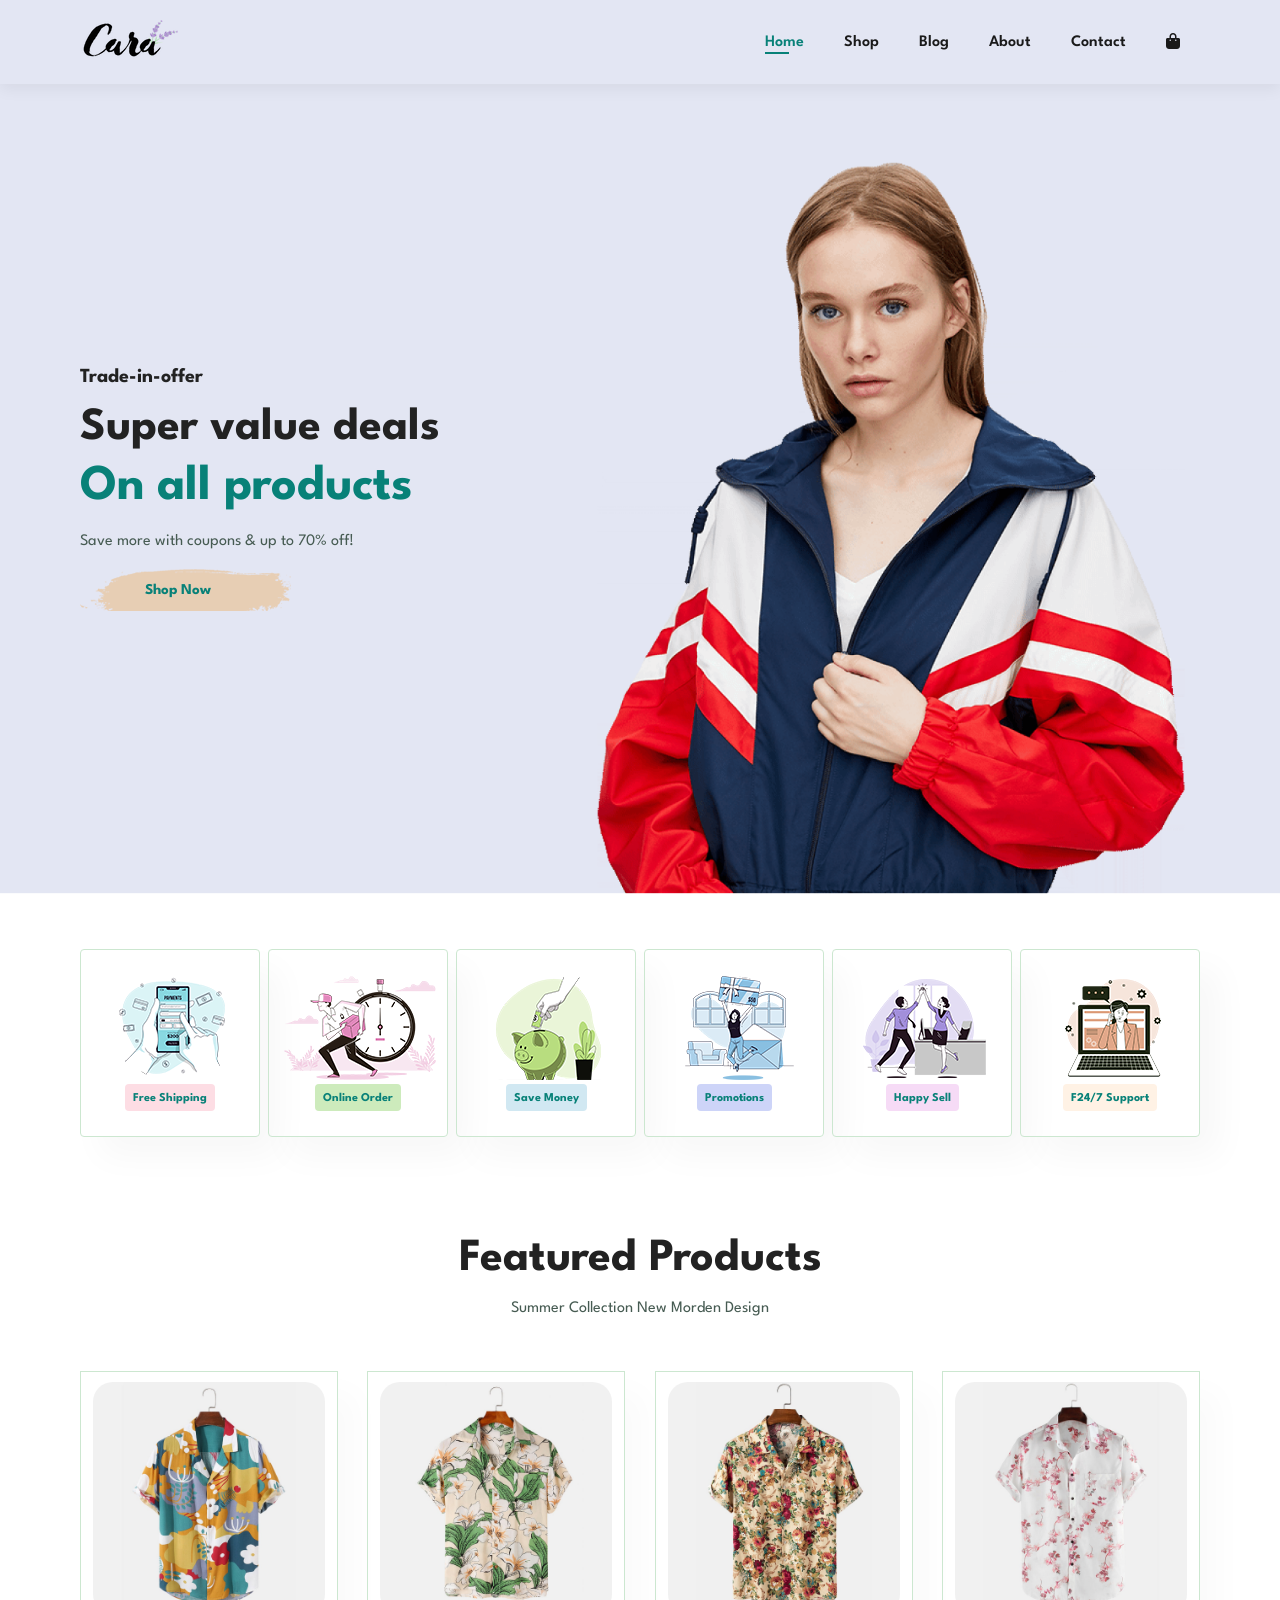
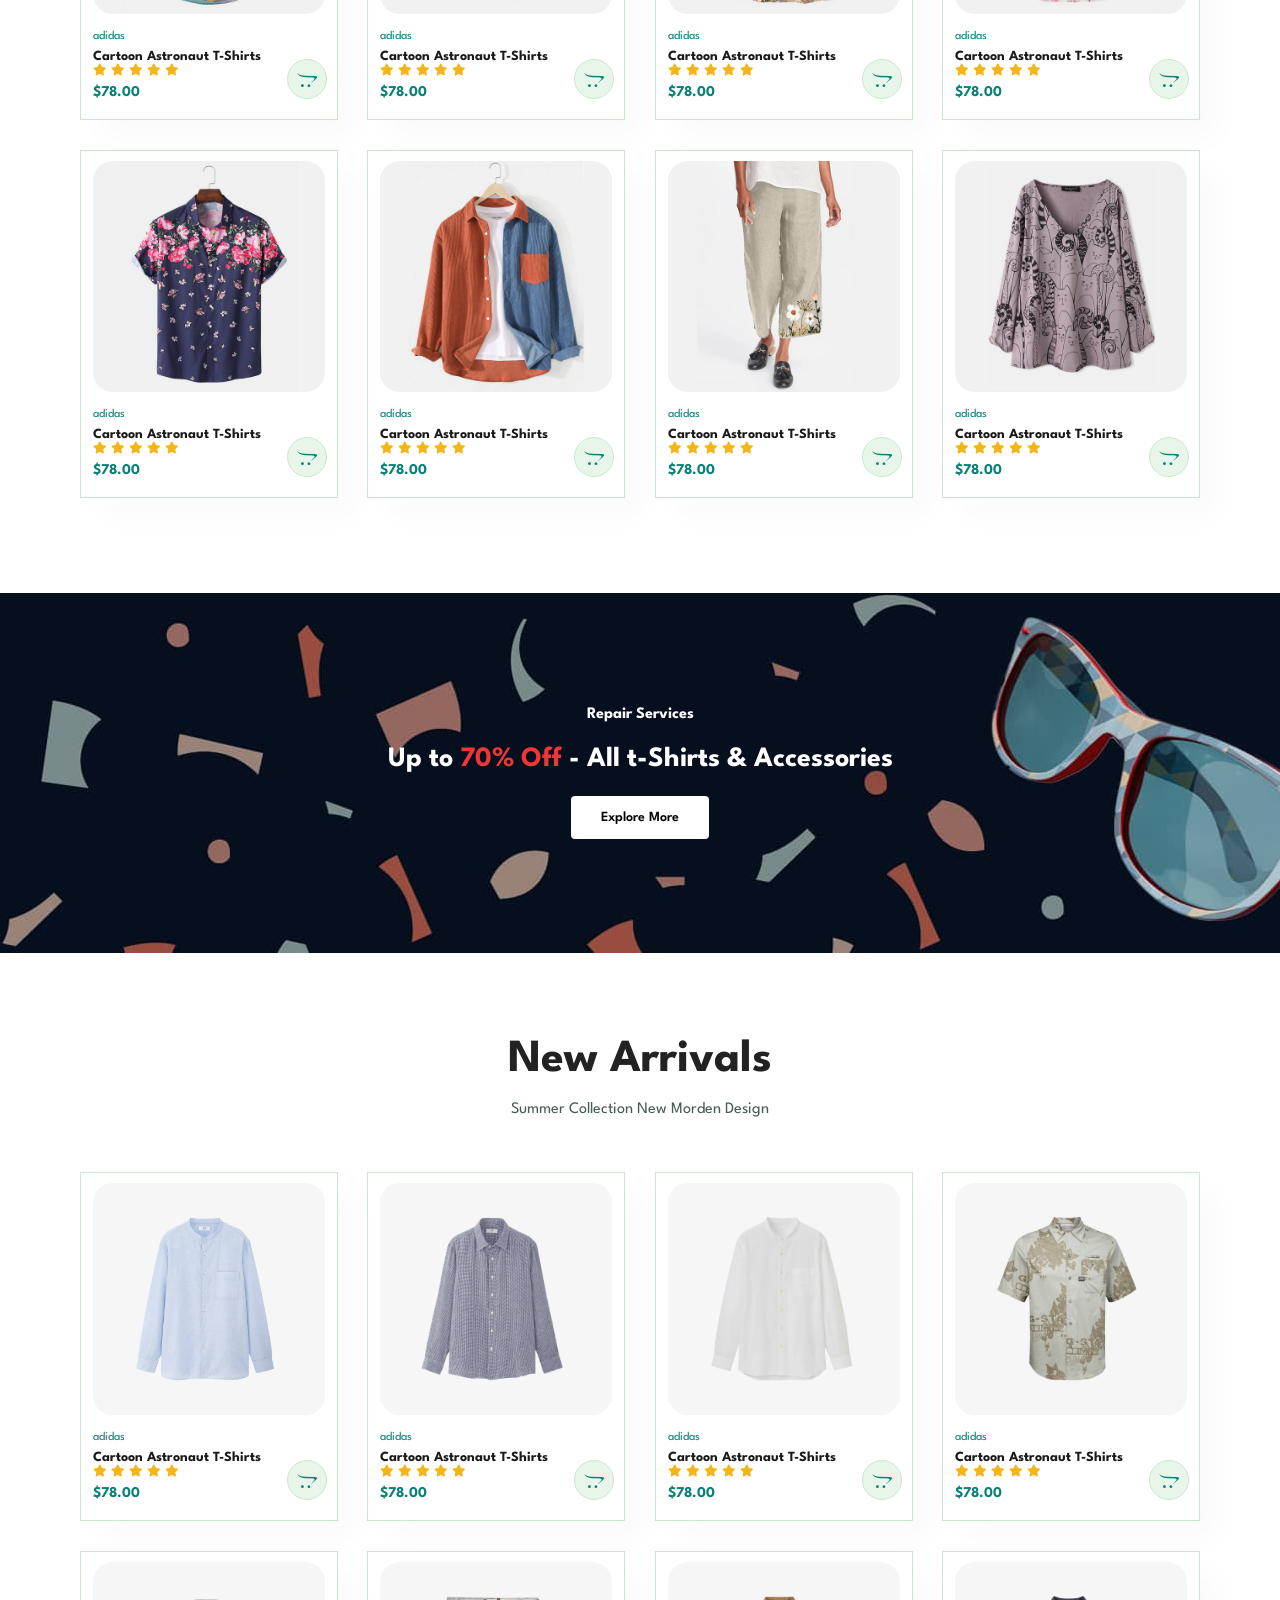
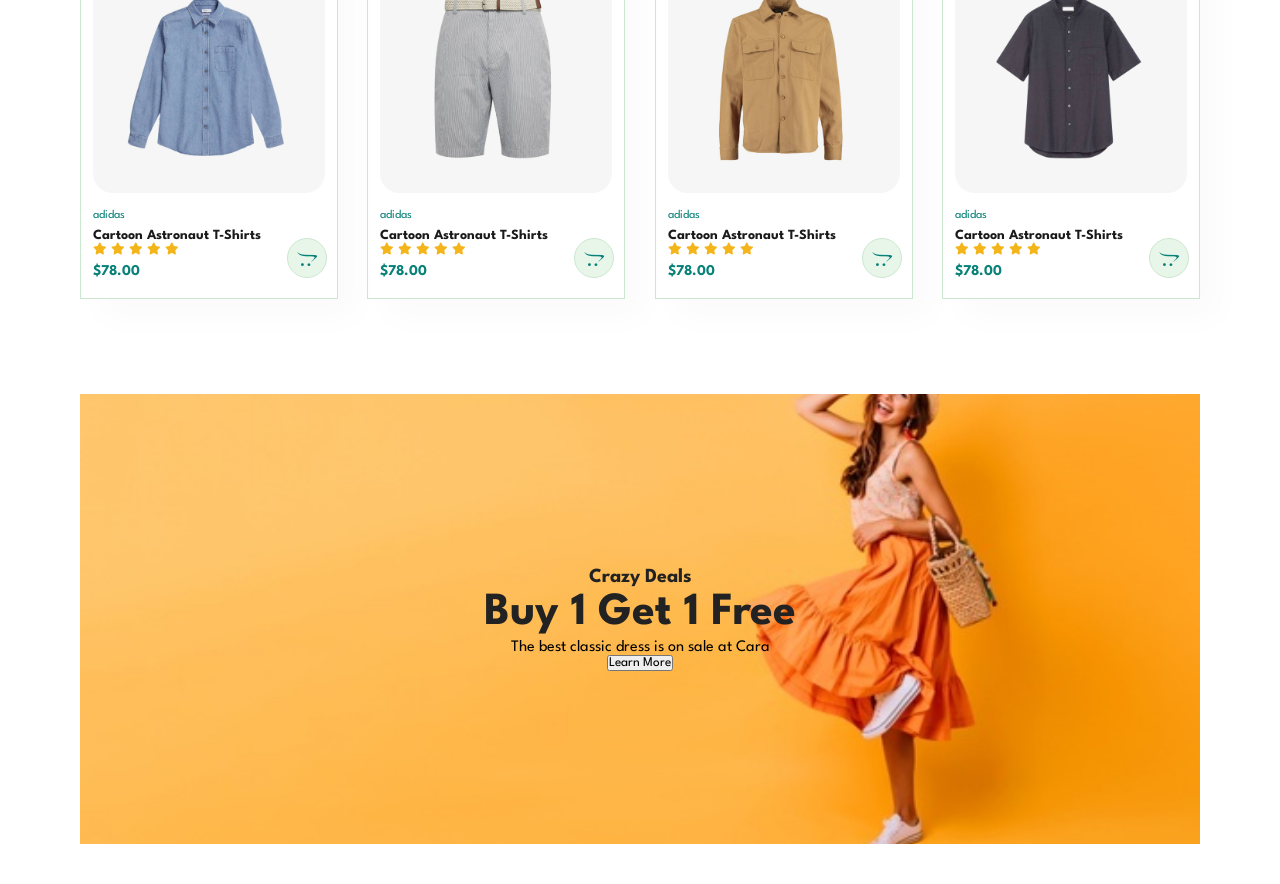
==== index.html @ 892b3a1b "Initial commit" ====
<!DOCTYPE html>
<html lang="en">
<head>
    <meta charset="UTF-8">
    <meta name="viewport" content="width=device-width, initial-scale=1.0">
    <title>Ecomerce website made by Ali</title>
    <link rel="stylesheet" href="styles.css">
    <link rel="stylesheet" href="https://cdnjs.cloudflare.com/ajax/libs/font-awesome/6.5.1/css/all.min.css">
<body>
    <section id="header">
        <a href="#"><img src="img/logo.png" class="logo" alt=""></a>

        <div>
            <ul id="navbar">
                <li><a class="active" href="index.html">Home</a></li>
                <li><a href="shop.html">Shop</a></li>
                <li><a href="blog.html">Blog</a></li>
                <li><a href="about.html">About</a></li>
                <li><a href="contact.html">Contact</a></li>
                <li><a href="cart.html"><i class="fa-solid fa-bag-shopping"></i></a></li>
            </ul>
        </div>
    </section>

    <section id="hero">
        <h4>Trade-in-offer</h4>
        <h2>Super value deals</h2>
        <h1>On all products</h1>
        <p >Save more with coupons & up to 70% off!</p>
        <button>Shop Now</button>
    </section>

    <section id="feature" class="section-p1">
        <div class="fe-box">
            <img src="img/features/f1.png" alt="">
            <h6>Free Shipping</h6>
        </div>
        <div class="fe-box">
            <img src="img/features/f2.png" alt="">
            <h6>Online Order</h6>
        </div>
        <div class="fe-box">
            <img src="img/features/f3.png" alt="">
            <h6>Save Money</h6>
        </div>
        <div class="fe-box">
            <img src="img/features/f4.png" alt="">
            <h6>Promotions</h6>
        </div>
        <div class="fe-box">
            <img src="img/features/f5.png" alt="">
            <h6>Happy Sell</h6>
        </div>
        <div class="fe-box">
            <img src="img/features/f6.png" alt="">
            <h6>F24/7 Support</h6>
        </div>
    </section>

    <section id="product1" class="section-p1">
        <h2>Featured Products</h2>
        <p>Summer Collection New Morden Design</p>
        <div class="pro-container">
            <div class="pro">
                <img src="img/products/f1.jpg" alt="">
                <div class="des">
                    <span>adidas</span>
                    <h5>Cartoon Astronaut T-Shirts</h5>
                    <div class="star">
                        <i class="fas fa-star"></i>
                        <i class="fas fa-star"></i>
                        <i class="fas fa-star"></i>
                        <i class="fas fa-star"></i>
                        <i class="fas fa-star"></i>
                    </div>
                    <h4>$78.00</h4>
                </div>
                <a href="#"><i class="fa-brands fa-opencart cart"></i></i></a>
            </div>
            <div class="pro">
                <img src="img/products/f2.jpg" alt="">
                <div class="des">
                    <span>adidas</span>
                    <h5>Cartoon Astronaut T-Shirts</h5>
                    <div class="star">
                        <i class="fas fa-star"></i>
                        <i class="fas fa-star"></i>
                        <i class="fas fa-star"></i>
                        <i class="fas fa-star"></i>
                        <i class="fas fa-star"></i>
                    </div>
                    <h4>$78.00</h4>
                </div>
                <a href="#"><i class="fa-brands fa-opencart cart"></i></i></a>
            </div>
            <div class="pro">
                <img src="img/products/f3.jpg" alt="">
                <div class="des">
                    <span>adidas</span>
                    <h5>Cartoon Astronaut T-Shirts</h5>
                    <div class="star">
                        <i class="fas fa-star"></i>
                        <i class="fas fa-star"></i>
                        <i class="fas fa-star"></i>
                        <i class="fas fa-star"></i>
                        <i class="fas fa-star"></i>
                    </div>
                    <h4>$78.00</h4>
                </div>
                <a href="#"><i class="fa-brands fa-opencart cart"></i></i></a>
            </div>
            <div class="pro">
                <img src="img/products/f4.jpg" alt="">
                <div class="des">
                    <span>adidas</span>
                    <h5>Cartoon Astronaut T-Shirts</h5>
                    <div class="star">
                        <i class="fas fa-star"></i>
                        <i class="fas fa-star"></i>
                        <i class="fas fa-star"></i>
                        <i class="fas fa-star"></i>
                        <i class="fas fa-star"></i>
                    </div>
                    <h4>$78.00</h4>
                </div>
                <a href="#"><i class="fa-brands fa-opencart cart"></i></i></a>
            </div>
            <div class="pro">
                <img src="img/products/f5.jpg" alt="">
                <div class="des">
                    <span>adidas</span>
                    <h5>Cartoon Astronaut T-Shirts</h5>
                    <div class="star">
                        <i class="fas fa-star"></i>
                        <i class="fas fa-star"></i>
                        <i class="fas fa-star"></i>
                        <i class="fas fa-star"></i>
                        <i class="fas fa-star"></i>
                    </div>
                    <h4>$78.00</h4>
                </div>
                <a href="#"><i class="fa-brands fa-opencart cart"></i></i></a>
            </div>
            <div class="pro">
                <img src="img/products/f6.jpg" alt="">
                <div class="des">
                    <span>adidas</span>
                    <h5>Cartoon Astronaut T-Shirts</h5>
                    <div class="star">
                        <i class="fas fa-star"></i>
                        <i class="fas fa-star"></i>
                        <i class="fas fa-star"></i>
                        <i class="fas fa-star"></i>
                        <i class="fas fa-star"></i>
                    </div>
                    <h4>$78.00</h4>
                </div>
                <a href="#"><i class="fa-brands fa-opencart cart"></i></i></a>
            </div>
            <div class="pro">
                <img src="img/products/f7.jpg" alt="">
                <div class="des">
                    <span>adidas</span>
                    <h5>Cartoon Astronaut T-Shirts</h5>
                    <div class="star">
                        <i class="fas fa-star"></i>
                        <i class="fas fa-star"></i>
                        <i class="fas fa-star"></i>
                        <i class="fas fa-star"></i>
                        <i class="fas fa-star"></i>
                    </div>
                    <h4>$78.00</h4>
                </div>
                <a href="#"><i class="fa-brands fa-opencart cart"></i></i></a>
            </div>
            <div class="pro">
                <img src="img/products/f8.jpg" alt="">
                <div class="des">
                    <span>adidas</span>
                    <h5>Cartoon Astronaut T-Shirts</h5>
                    <div class="star">
                        <i class="fas fa-star"></i>
                        <i class="fas fa-star"></i>
                        <i class="fas fa-star"></i>
                        <i class="fas fa-star"></i>
                        <i class="fas fa-star"></i>
                    </div>
                    <h4>$78.00</h4>
                </div>
                <a href="#"><i class="fa-brands fa-opencart cart"></i></i></a>
            </div>
        </div>
    </section>

    <section id="banner" class="section-m1">
        <h4>Repair Services</h4>
        <h2>Up to <span>70% Off</span> - All t-Shirts & Accessories</h2>
        <button class="normal">Explore More</button>
    </section>

      <section id="product1" class="section-p1">
        <h2>New Arrivals</h2>
        <p>Summer Collection New Morden Design</p>
        <div class="pro-container">
            <div class="pro">
                <img src="img/products/n1.jpg" alt="">
                <div class="des">
                    <span>adidas</span>
                    <h5>Cartoon Astronaut T-Shirts</h5>
                    <div class="star">
                        <i class="fas fa-star"></i>
                        <i class="fas fa-star"></i>
                        <i class="fas fa-star"></i>
                        <i class="fas fa-star"></i>
                        <i class="fas fa-star"></i>
                    </div>
                    <h4>$78.00</h4>
                </div>
                <a href="#"><i class="fa-brands fa-opencart cart"></i></i></a>
            </div>
            <div class="pro">
                <img src="img/products/n2.jpg" alt="">
                <div class="des">
                    <span>adidas</span>
                    <h5>Cartoon Astronaut T-Shirts</h5>
                    <div class="star">
                        <i class="fas fa-star"></i>
                        <i class="fas fa-star"></i>
                        <i class="fas fa-star"></i>
                        <i class="fas fa-star"></i>
                        <i class="fas fa-star"></i>
                    </div>
                    <h4>$78.00</h4>
                </div>
                <a href="#"><i class="fa-brands fa-opencart cart"></i></i></a>
            </div>
            <div class="pro">
                <img src="img/products/n3.jpg" alt="">
                <div class="des">
                    <span>adidas</span>
                    <h5>Cartoon Astronaut T-Shirts</h5>
                    <div class="star">
                        <i class="fas fa-star"></i>
                        <i class="fas fa-star"></i>
                        <i class="fas fa-star"></i>
                        <i class="fas fa-star"></i>
                        <i class="fas fa-star"></i>
                    </div>
                    <h4>$78.00</h4>
                </div>
                <a href="#"><i class="fa-brands fa-opencart cart"></i></i></a>
            </div>
            <div class="pro">
                <img src="img/products/n4.jpg" alt="">
                <div class="des">
                    <span>adidas</span>
                    <h5>Cartoon Astronaut T-Shirts</h5>
                    <div class="star">
                        <i class="fas fa-star"></i>
                        <i class="fas fa-star"></i>
                        <i class="fas fa-star"></i>
                        <i class="fas fa-star"></i>
                        <i class="fas fa-star"></i>
                    </div>
                    <h4>$78.00</h4>
                </div>
                <a href="#"><i class="fa-brands fa-opencart cart"></i></i></a>
            </div>
            <div class="pro">
                <img src="img/products/n5.jpg" alt="">
                <div class="des">
                    <span>adidas</span>
                    <h5>Cartoon Astronaut T-Shirts</h5>
                    <div class="star">
                        <i class="fas fa-star"></i>
                        <i class="fas fa-star"></i>
                        <i class="fas fa-star"></i>
                        <i class="fas fa-star"></i>
                        <i class="fas fa-star"></i>
                    </div>
                    <h4>$78.00</h4>
                </div>
                <a href="#"><i class="fa-brands fa-opencart cart"></i></i></a>
            </div>
            <div class="pro">
                <img src="img/products/n6.jpg" alt="">
                <div class="des">
                    <span>adidas</span>
                    <h5>Cartoon Astronaut T-Shirts</h5>
                    <div class="star">
                        <i class="fas fa-star"></i>
                        <i class="fas fa-star"></i>
                        <i class="fas fa-star"></i>
                        <i class="fas fa-star"></i>
                        <i class="fas fa-star"></i>
                    </div>
                    <h4>$78.00</h4>
                </div>
                <a href="#"><i class="fa-brands fa-opencart cart"></i></i></a>
            </div>
            <div class="pro">
                <img src="img/products/n7.jpg" alt="">
                <div class="des">
                    <span>adidas</span>
                    <h5>Cartoon Astronaut T-Shirts</h5>
                    <div class="star">
                        <i class="fas fa-star"></i>
                        <i class="fas fa-star"></i>
                        <i class="fas fa-star"></i>
                        <i class="fas fa-star"></i>
                        <i class="fas fa-star"></i>
                    </div>
                    <h4>$78.00</h4>
                </div>
                <a href="#"><i class="fa-brands fa-opencart cart"></i></i></a>
            </div>
            <div class="pro">
                <img src="img/products/n8.jpg" alt="">
                <div class="des">
                    <span>adidas</span>
                    <h5>Cartoon Astronaut T-Shirts</h5>
                    <div class="star">
                        <i class="fas fa-star"></i>
                        <i class="fas fa-star"></i>
                        <i class="fas fa-star"></i>
                        <i class="fas fa-star"></i>
                        <i class="fas fa-star"></i>
                    </div>
                    <h4>$78.00</h4>
                </div>
                <a href="#"><i class="fa-brands fa-opencart cart"></i></i></a>
            </div>
        </div>
    </section>

    <section id="sm-banner" class="section-p1">
        <div class="banner-box">
            <h4>Crazy Deals</h4>
            <h2>Buy 1 Get 1 Free</h2>
            <span>The best classic dress is on sale at Cara</span>
            <button class="white">Learn More</button>
        </div>
    </section>

    <section>
        
    </section>

    <script src="script.js"></script>
</body>
</html>
---- styles.css ----
@import url('https://fonts.googleapis.com/css?family=Spartan:wght@100;200;300;400;500;600;700;800;900&display=swap');

*{
    margin: 0;
    padding: 0;
    box-sizing: border-box;
    font-family: 'Spartan', sans-serif;
}

h1{
    font-size: 50px;
    line-height: 64px;
    color: #222;
}

h2{
    font-size: 46px;
    line-height: 54px;
    color: #222;
}

h4{
    font-size: 20px;
    /* line-height: 30px; */
    color: #222;
}

h6{
    font-weight: 700;
    font-size: 12px;
}

P {
    font-size: 16px;
    color: #465b52;
    margin: 15px 0 20px 0;
}

.section-p1{
    padding: 40px 80px;
}

.section-m1{
    margin: 40px 0;
}

button.normal{
    font-size: 14px;
    font-weight: 600;
    padding: 15px 30px ;
    color: #000;
    background-color: #fff;
    border-radius: 4px;
    cursor: pointer;
    border: none;
    outline: none;
    transition: 0.2s ;
}
body{
    /* background-color: #f1f1f1; */
    width: 100%;
}



/* HEADER START */
#header{
    display: flex;
    justify-content: space-between;
    align-items: center;
    padding: 20px 80px;
    background-color: #E3E6F3;
    box-shadow: 0 5px 15px rgba(0,0,0,0.06);
    z-index: 999;
    position: sticky;
    top: 0;
    left: 0;
}

#navbar{
    display: flex;
    align-items: center;
    justify-content: center;
}

#navbar li{
    list-style: none;
    padding: 0 20px;
    /* margin: 0 10px; */

    position: relative;
}   

#navbar li a{
    text-decoration: none;
    color: #1a1a1a;
    font-size: 16px;
    font-weight: 600;
    transition: color 0.3s ease;
}

#navbar li a:hover,
#navbar li a.active
{
    color: #088178;
}

#navbar li a.active::after,
#navbar li a:hover::after{
    content: "";
    width: 30%;
    height: 2px;
    background-color: #088178;
    position: absolute;
    bottom: -4px;
    left: 20px;
}



/* Home page */
#hero{
    background-image: url(img/hero4.png);
    height: 90vh;
    width: 100%;
    background-size: cover;
    background-position: top 25% right;
    padding: 0 80px;
    display: flex;
    flex-direction: column;
    align-items: flex-start ;
    justify-content: center;
}

#hero h4{
    /* color: #088178;
    font-size: 18px;
    margin-bottom: 20px; */
    padding-bottom: 15px;
}

#hero h1{
    color:#088178 ;
}

#hero button{
    background-image: url("img/button.png");
    background-color: transparent;
    color: #088178;
    border: 0;
    padding: 14px 80px 14px 65px;
    background-repeat: no-repeat;
    cursor: pointer;
    font-weight: 700;
    font-size: 15px;
}

#feature{
    display: flex;
    align-items: center;
    justify-content: space-between;
    flex-wrap: wrap;
}

#feature .fe-box{
    width: 180px;
    text-align: center;
    padding: 25px 15px;
    box-shadow: 20px 20px 34px rgba(0,0,0,0.03);
    border: 1px solid #cce7d0;
    border-radius: 4px;
    margin: 15px 0;
}

#feature .fe-box:hover{
    box-shadow: 10px 10px 54px rgba(70,62,221,0.1);
}

#feature .fe-box h6{
    /* background-color: ; */
    display: inline-block;
    padding: 9px 8px 6px 8px;
    line-height: 1;
    border-radius: 4px;
    color: #088178;
    background-color: #fddde4;
}

#feature .fe-box:nth-child(2) h6{
    background-color: #cdebbc;
}
#feature .fe-box:nth-child(3) h6{
    background-color: #d1e8f2;
}
#feature .fe-box:nth-child(4) h6{
    background-color: #cdd4f8;
}
#feature .fe-box:nth-child(5) h6{
    background-color: #f6dbf6;
}
#feature .fe-box:nth-child(6) h6{
    background-color: #fff2e5;
}


#product1{
    text-align: center;
}

#product1 .pro-container{
    display: flex;
    /* align-items: center; */
    justify-content: space-between;
    flex-wrap: wrap;
    padding-top: 20px;
}

#product1 .pro{
    width: 23%;
    min-width: 250px;
    padding: 10px 12px;
    border: 1px solid #cce7d0;
    cursor: pointer;
    box-shadow: 20px 20px 30px rgba(0,0,0,0.02);
    margin: 15px 0;
    transition: 0.3s ease-in-out;
        position: relative;
}

#product1 .pro:hover{
    box-shadow: 10px 10px 20px rgba(0,0,0,0.2);
}

#product1 .pro img{
    width: 100%;
    border-radius: 20px;
}

#product1 .pro .des{
    text-align: start;
    padding: 10px 0;
}

#product1 .pro .des span{
    color: #088178;
    font-size: 12px;
}

#product1 .pro .des h5{
    font-size: 14px;
    color: #1a1a1a;
    /* margin: 5px 0; */
    padding-top: 7px;
}
#product1 .pro .des i{
    font-size: 12px;
    color: rgb(243, 181, 25);
}
#product1 .pro .des h4{
    padding-top: 7px;
    font-size: 15px;
    font-weight: 700;
    color: #088178;
}
#product1 .pro .cart{
    width: 40px;
    height: 40px;
    line-height: 40px;
    border-radius: 50px;
    background-color: #e8f6ea;
    font-weight: 500;
    color: #088178;
    border: 1px solid #cce7d0;
    position: absolute;
    bottom: 20px;
    right: 10px;
}

#banner{
    display: flex;
    flex-direction: column;
    align-items: center;
    justify-content: center;
    text-align: center;
    /* padding: 50px 0; */
    background-image: url("img/banner/b2.jpg");
    width: 100%;
    height: 40vh;
    background-size: cover;
    background-position: center;
}
#banner h4{
    color: #fff;
    font-size: 16px;
}

#banner h2{
    color: #fff;
    font-size: 28px;
    padding: 10px 0;
}
#banner h2 span{
    color: #ef3636;
}

#banner button:hover{
    background-color: #088178;
    color: #fff;
}

#sm-banner .banner-box{
   display: flex;
    flex-direction: column;
    align-items: center;
    justify-content: center;
    text-align: center;
    /* padding: 50px 0; */
    background-image: url("img/banner/b17.jpg");
    min-width: 580px;
    height: 50vh;
    background-size: cover;
    background-position: center;
}
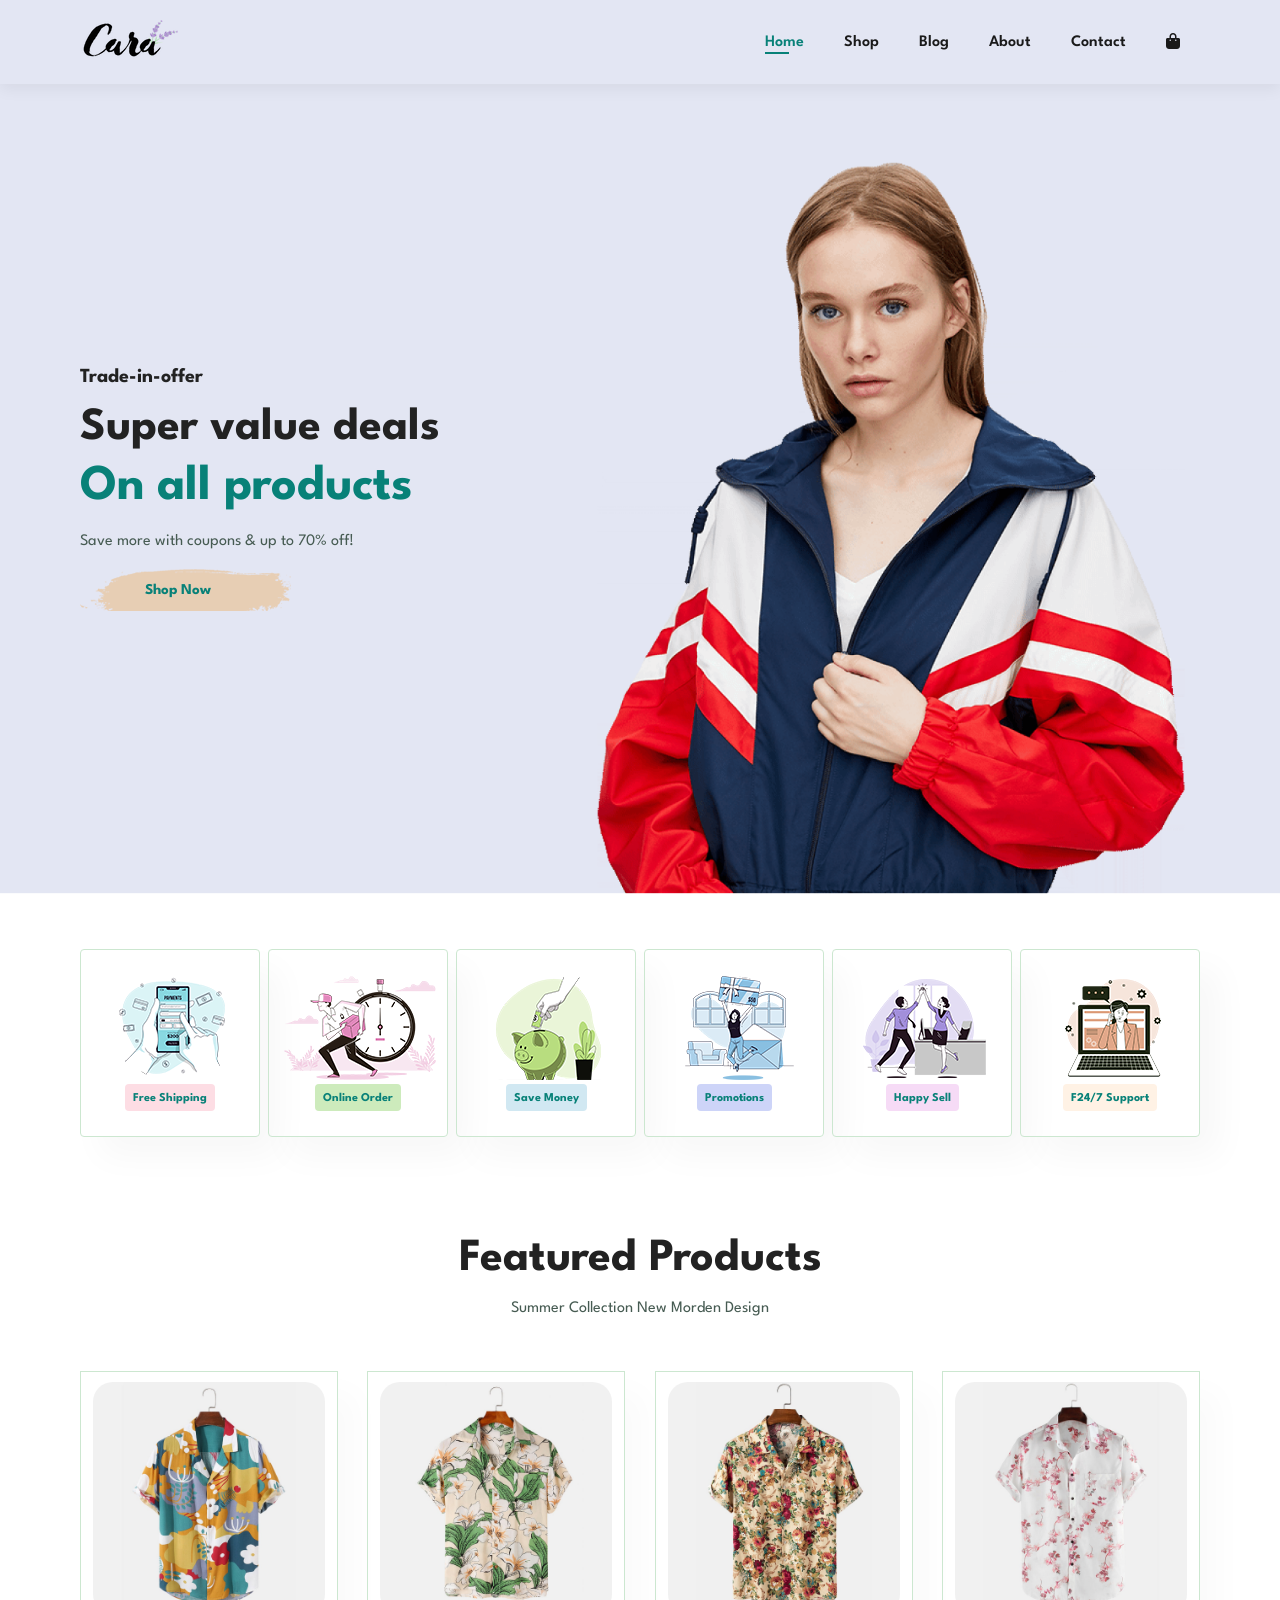
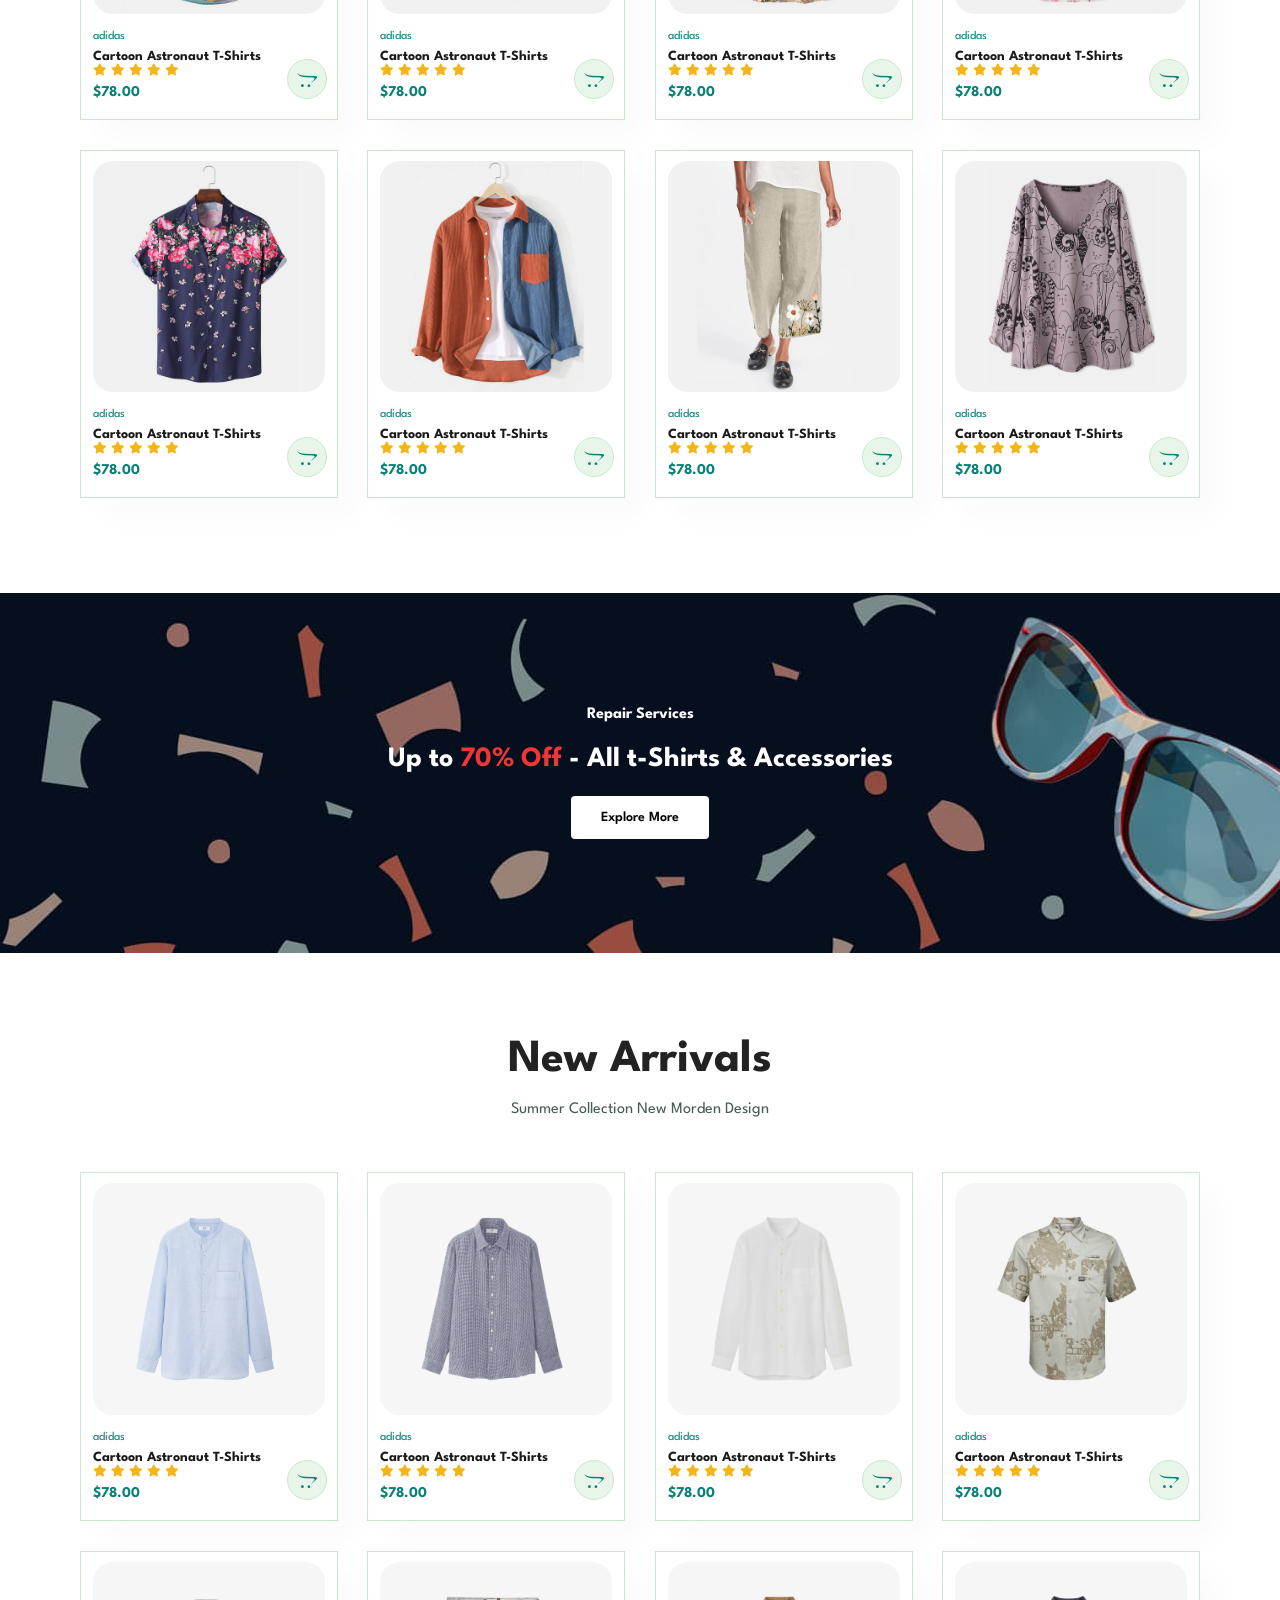
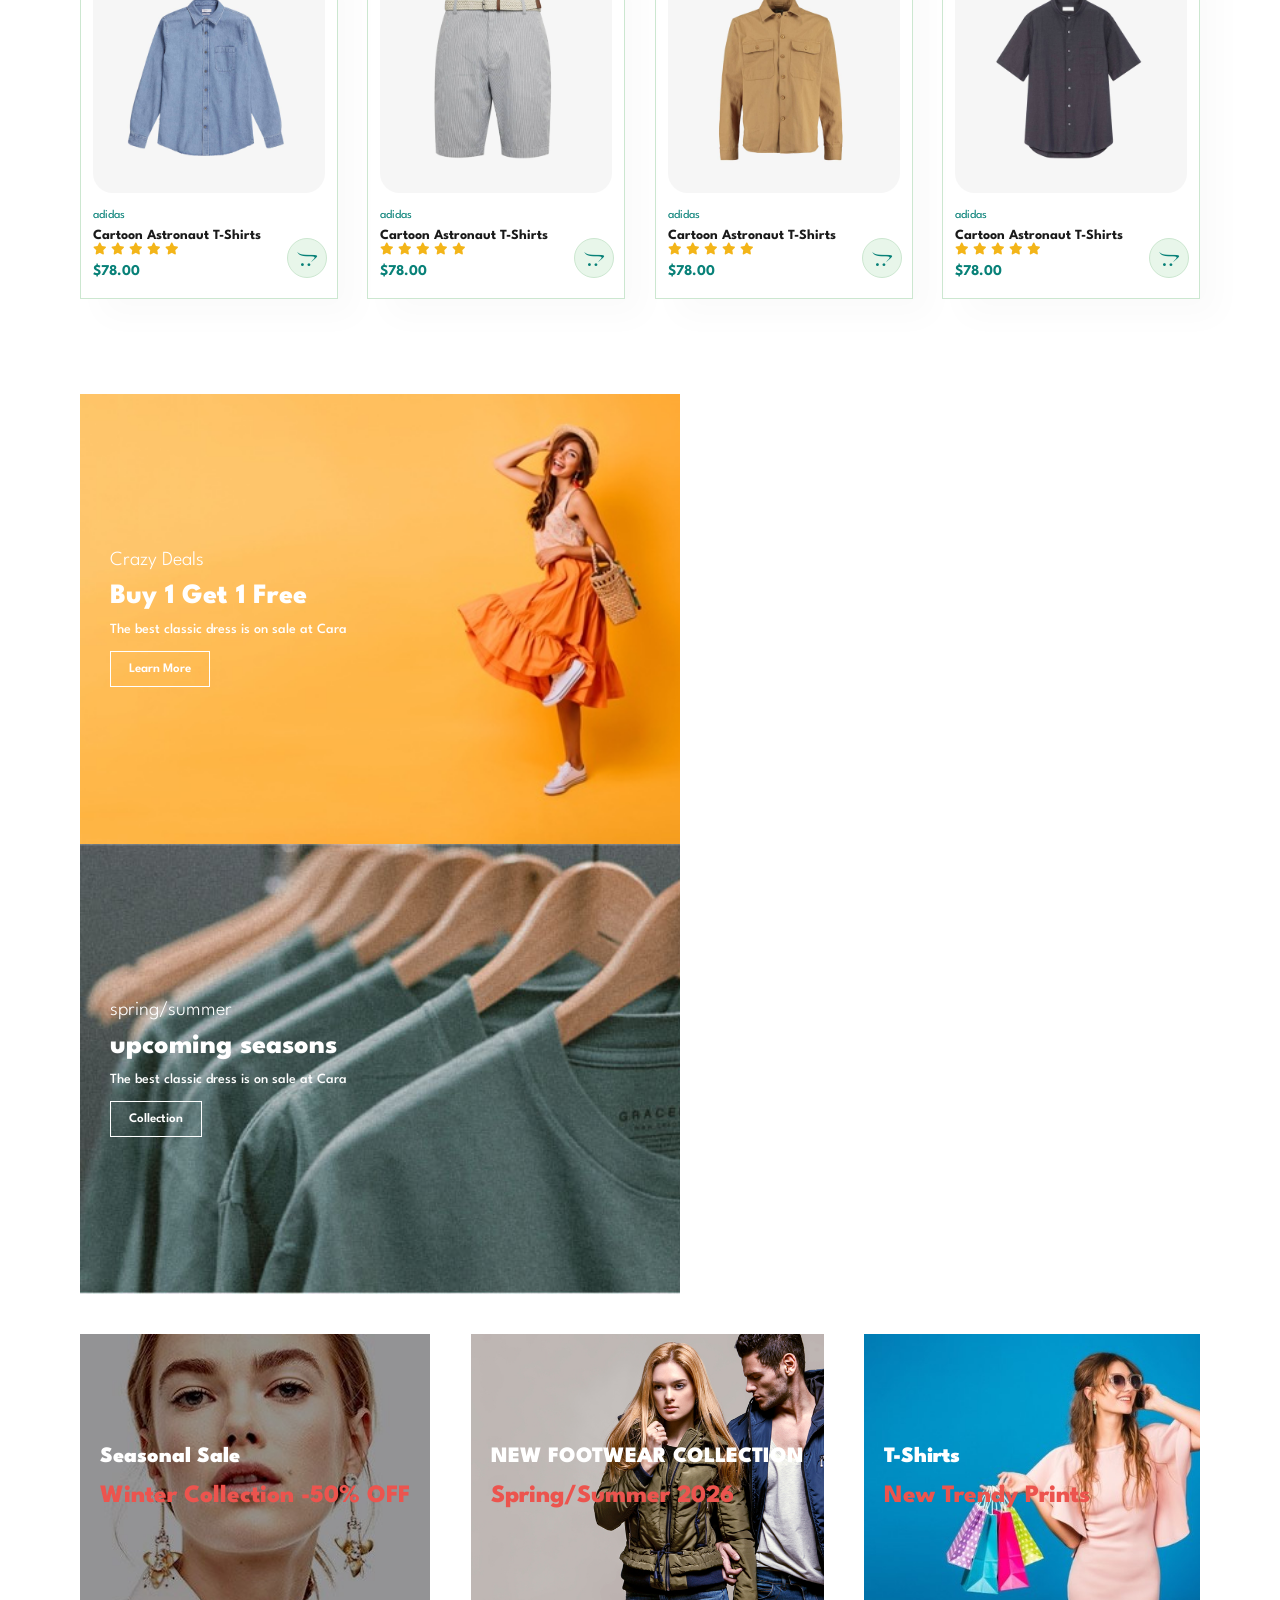
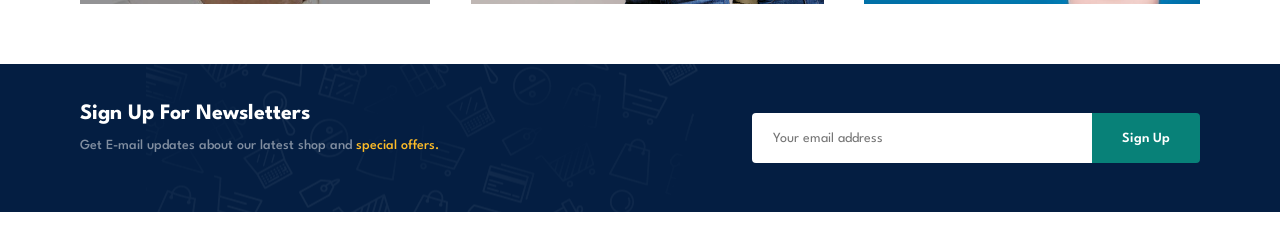
==== commit be28cb2d: "office update" ====
--- a/index.html
+++ b/index.html
@@ -1,11 +1,13 @@
 <!DOCTYPE html>
 <html lang="en">
+
 <head>
     <meta charset="UTF-8">
     <meta name="viewport" content="width=device-width, initial-scale=1.0">
     <title>Ecomerce website made by Ali</title>
     <link rel="stylesheet" href="styles.css">
     <link rel="stylesheet" href="https://cdnjs.cloudflare.com/ajax/libs/font-awesome/6.5.1/css/all.min.css">
+
 <body>
     <section id="header">
         <a href="#"><img src="img/logo.png" class="logo" alt=""></a>
@@ -26,7 +28,7 @@
         <h4>Trade-in-offer</h4>
         <h2>Super value deals</h2>
         <h1>On all products</h1>
-        <p >Save more with coupons & up to 70% off!</p>
+        <p>Save more with coupons & up to 70% off!</p>
         <button>Shop Now</button>
     </section>
 
@@ -198,7 +200,7 @@
         <button class="normal">Explore More</button>
     </section>
 
-      <section id="product1" class="section-p1">
+    <section id="product1" class="section-p1">
         <h2>New Arrivals</h2>
         <p>Summer Collection New Morden Design</p>
         <div class="pro-container">
@@ -340,12 +342,43 @@
             <span>The best classic dress is on sale at Cara</span>
             <button class="white">Learn More</button>
         </div>
-    </section>
-
-    <section>
-        
-    </section>
+        <div class="banner-box banner-box2">
+            <h4>spring/summer </h4>
+            <h2>upcoming seasons</h2>
+            <span>The best classic dress is on sale at Cara</span>
+            <button class="white">Collection</button>
+        </div>
+    </section>
+
+    <section id="banner3">
+        <div class="banner-box ">
+            <h2>Seasonal Sale</h2>
+            <h3>Winter Collection -50% OFF</h3>
+        </div>
+        <div class="banner-box banner-box2">
+            <h2>NEW FOOTWEAR COLLECTION</h2>
+            <h3>Spring/Summer 2026</h3>
+        </div>
+        <div class="banner-box banner-box3">
+            <h2>T-Shirts</h2>
+            <h3>New Trendy Prints</h3>
+        </div>
+    </section>
+
+    <section id="newsletter" class="section-p1 section-m1">
+        <div class="newstext">
+        <h4>Sign Up For Newsletters</h4>
+        <p>Get E-mail updates about our latest shop and <span>special offers.</span></p>
+        </div>
+        <div class="form">
+            <input type="text" placeholder="Your email address">
+            <button class="normal">Sign Up</button>
+        </div>
+    </section>
+
+    
 
     <script src="script.js"></script>
 </body>
+
 </html>
--- a/styles.css
+++ b/styles.css
@@ -44,6 +44,18 @@
     margin: 40px 0;
 }
 
+button.white{
+    font-size: 13px;
+    font-weight: 600;
+    padding: 11px 18px ;
+    color: #fff;
+    background-color:transparent;
+    /* border-radius: 4px; */
+    cursor: pointer;
+    border: 1px solid #fff;
+    outline: none;
+    transition: 0.2s ;
+}
 button.normal{
     font-size: 14px;
     font-weight: 600;
@@ -308,16 +320,138 @@
     color: #fff;
 }
 
+#sm-banner{
+    display: flex;
+    justify-content: space-between;
+    flex-wrap: wrap;
+}
+
 #sm-banner .banner-box{
    display: flex;
     flex-direction: column;
-    align-items: center;
+    align-items: flex-start;
     justify-content: center;
-    text-align: center;
+    /* text-align: center; */
     /* padding: 50px 0; */
     background-image: url("img/banner/b17.jpg");
-    min-width: 580px;
+    min-width: 600px;
     height: 50vh;
     background-size: cover;
     background-position: center;
-}+    padding: 30px;
+}
+#sm-banner .banner-box2{
+ background-image: url("img/banner/b10.jpg");   
+}
+
+#sm-banner h4{
+    color: #fff;
+    font-size: 20px;
+    font-weight: 300;
+}
+#sm-banner h2{
+    color: #fff;
+    font-size: 28px;
+    font-weight: 800;
+}
+#sm-banner span{
+    color: #fff;
+    font-size: 14px;
+    font-weight: 500;
+    padding-bottom: 15px;
+}
+
+#sm-banner .banner-box:hover button{
+    background-color: #088178;
+    border: 1px solid #088178;
+}
+#banner3{
+    display: flex;
+    justify-content: space-between;
+    flex-wrap: wrap;
+    padding: 0 80px;
+}
+#banner3 .banner-box{
+   display: flex;
+    flex-direction: column;
+    align-items: flex-start;
+    justify-content: center;
+    /* text-align: center; */
+    /* padding: 50px 0; */
+    background-image: url("img/banner/b7.jpg");
+    min-width: 30%;
+    height: 30vh;
+    background-size: cover;
+    background-position: center;
+    padding: 20px;
+    margin-bottom: 20px;
+}
+#banner3 h2{
+    color: #fff;
+    font-size: 22px;
+    font-weight: 900;
+}
+#banner3 h3{
+    color: #ec544e;
+    font-size: 25px;
+    font-weight: 800;
+}
+
+#banner3 .banner-box2{
+ background-image: url("img/banner/b4.jpg");   
+}
+#banner3 .banner-box2{
+ background-image: url("img/banner/b4.jpg");   
+}
+#banner3 .banner-box3{
+ background-image: url("img/banner/b18.jpg");   
+}
+
+#newsletter{
+    display: flex;
+    justify-content: space-between;
+    flex-wrap: wrap;
+    align-items: center;
+    background-image: url("img/banner/b14.png");
+    background-repeat: no-repeat;
+    background-position: 20% 30%;
+    background-color: #041e42;
+}
+
+#newsletter h4{
+    color: #fff;
+    font-size: 22px;
+    font-weight: 700;
+}
+#newsletter p{
+    color: #818ea0;
+    font-size: 14px;
+    font-weight: 500;
+}
+#newsletter p span{
+    color: #ffbd27;
+}
+
+#newsletter  .form{
+    display: flex;
+    width: 40%;
+    /* min-width: 300px; */
+}
+#newsletter input{
+    height: 3.125rem;
+    padding: 0 1.25rem;
+    font-size: 14px;
+    width: 100%;
+    border:1px solid transparent;
+    border-radius: 4px;
+    outline: none;
+    border-top-right-radius: 0;
+    border-bottom-right-radius: 0;
+}
+#newsletter button{
+    background-color: #088178;
+    color: #fff;
+    white-space: nowrap;
+    border-top-left-radius: 0;
+    border-bottom-left-radius: 0;
+}
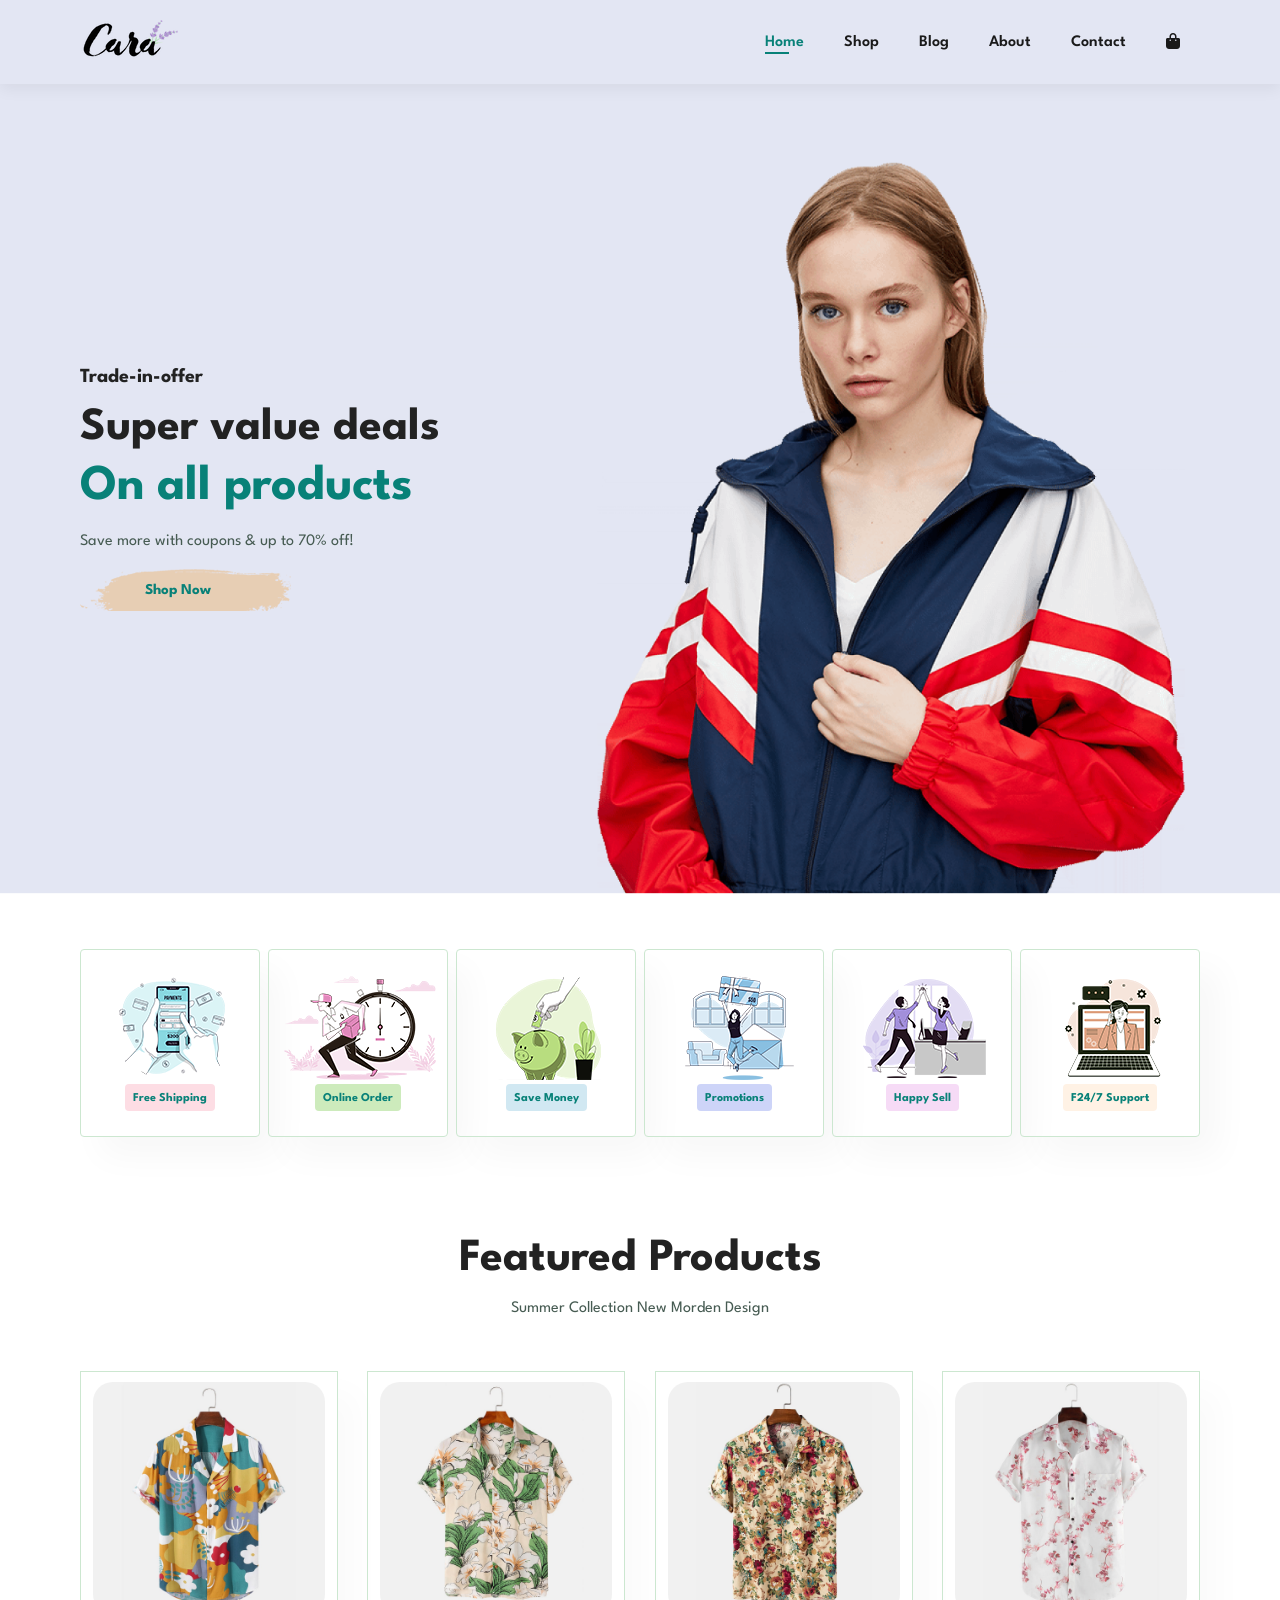
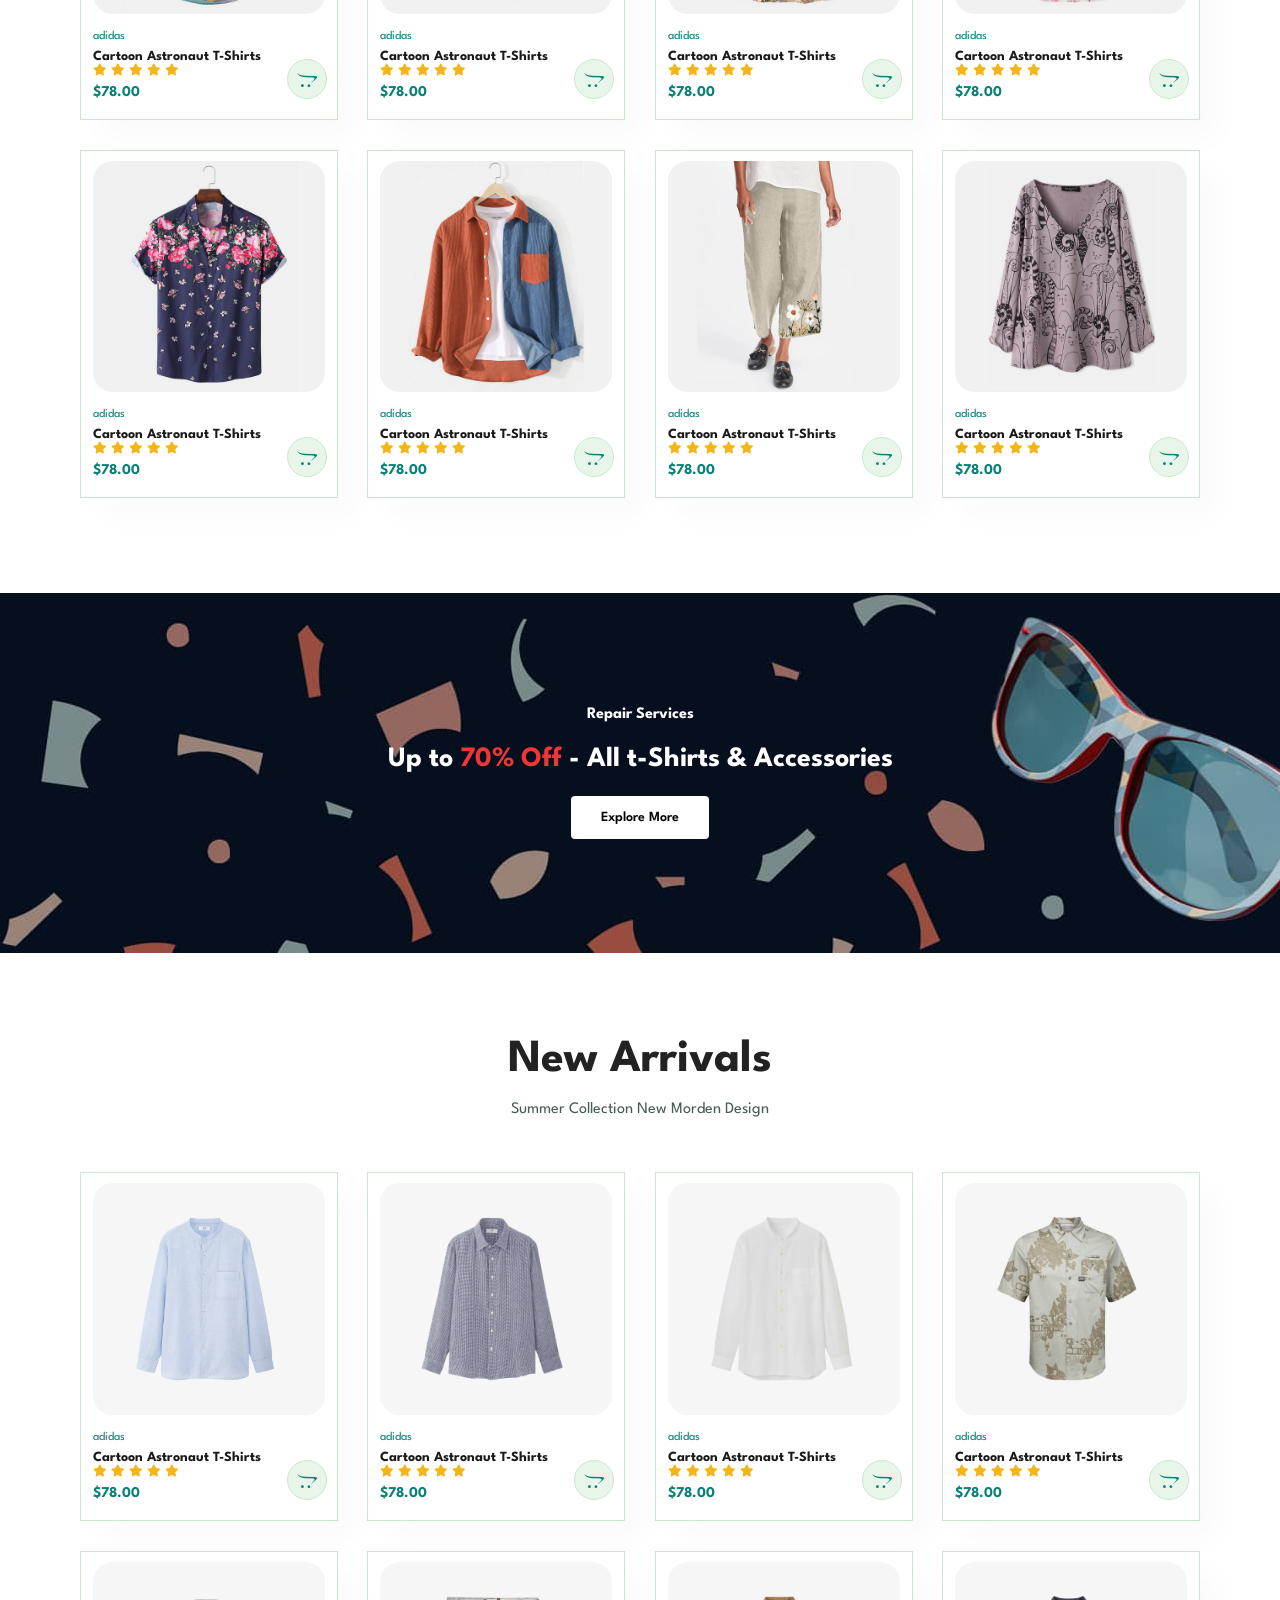
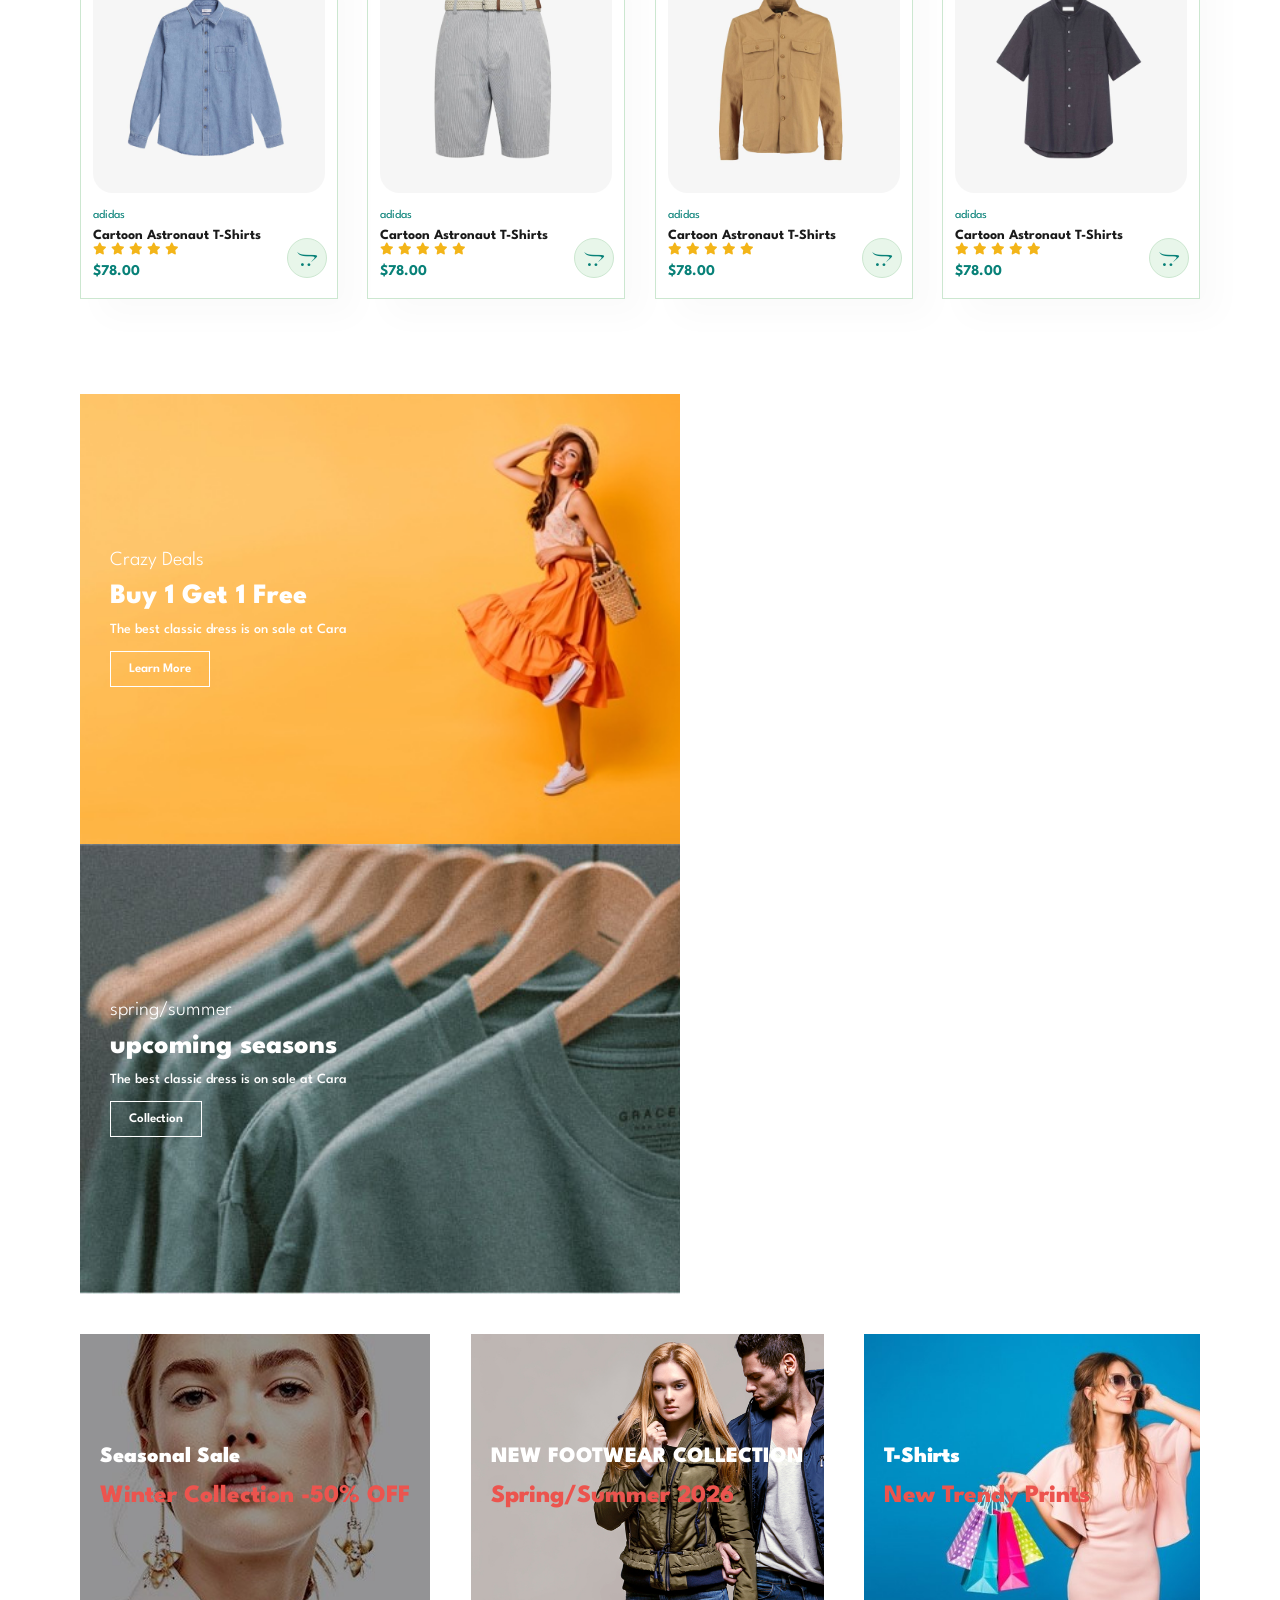
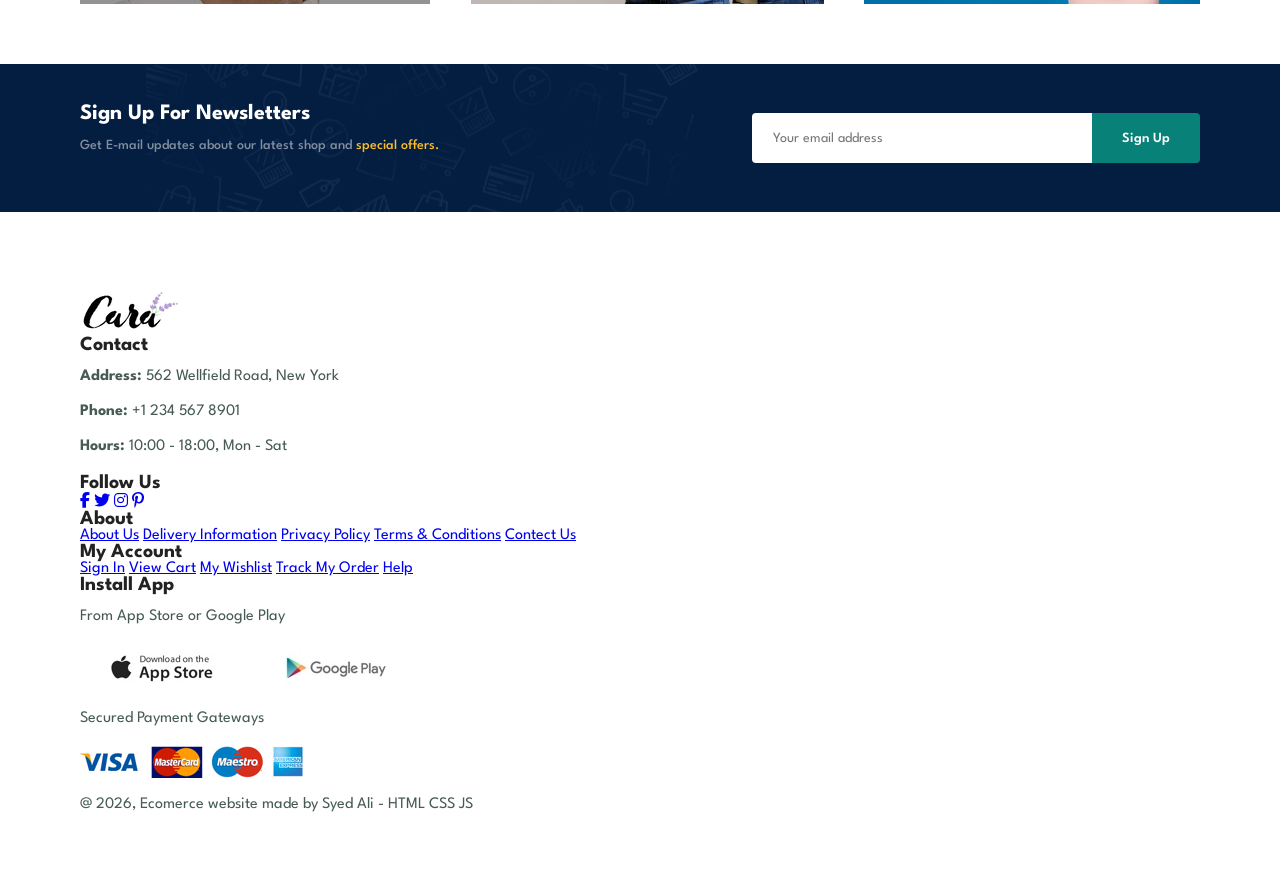
==== commit 316c44ad: "footer update" ====
--- a/index.html
+++ b/index.html
@@ -367,8 +367,8 @@
 
     <section id="newsletter" class="section-p1 section-m1">
         <div class="newstext">
-        <h4>Sign Up For Newsletters</h4>
-        <p>Get E-mail updates about our latest shop and <span>special offers.</span></p>
+            <h4>Sign Up For Newsletters</h4>
+            <p>Get E-mail updates about our latest shop and <span>special offers.</span></p>
         </div>
         <div class="form">
             <input type="text" placeholder="Your email address">
@@ -376,7 +376,68 @@
         </div>
     </section>
 
+    <footer class="section-p1">
+        <div class="col">
+            <img class="logo" src="img/logo.png" alt="">
+            <h4>Contact</h4>
+            <p><strong>Address: </strong> 562 Wellfield Road, New York</p>
+            <p><strong>Phone: </strong> +1 234 567 8901</p>
+            <p><strong>Hours: </strong> 10:00 - 18:00, Mon - Sat</p>
+            <div class="follow">
+                <h4>Follow Us</h4>
+                <div class="icon">
+                    <a href="#"><i class="fab fa-facebook-f"></i></a>
+                    <a href="#"><i class="fab fa-twitter"></i></a>
+                    <a href="#"><i class="fab fa-instagram"></i></a>
+                    <a href="#"><i class="fab fa-pinterest-p"></i></a>
+                </div>
+            </div>
+        </div>
+
+        <div class="col">
+            <h4>About</h4>
+            <a href="#">About Us</a>
+            <a href="#">Delivery Information</a>
+            <a href="#">Privacy Policy</a>
+            <a href="#">Terms & Conditions</a>
+            <a href="#">Contect Us</a>
+        </div>
+
+        <div class="col">
+            <h4>My Account</h4>
+            <a href="#">Sign In</a>
+            <a href="#">View Cart</a>
+            <a href="#">My Wishlist</a>
+            <a href="#">Track My Order</a>
+            <a href="#">Help</a>
+        </div>
+
+        <div class="col install">
+            <h4>Install App</h4>
+            <p>From App Store or Google Play</p>
+            <div class="row">
+                <img src="img/pay/app.jpg" alt="">
+                <img src="img/pay/play.jpg" alt="">
+            </div>
+            <p>Secured Payment Gateways</p>
+            <img src="img/pay/pay.png" alt="">
+        </div>
+
+        <div class="copyright">
+            <p>@ 2026, Ecomerce website made by Syed Ali - HTML CSS JS</p>   
+        </div>
+
+    </footer>
+    <!--
     
+    <div class="col install">
+        <h4>Install App</h4>
+        <p>From App Store or Google Play</p>
+        <div class="row">
+            <img src="img/pay/app.jpg" alt="">
+            <img src="img/pay/play.jpg" alt="">
+        </div>
+    </div> -->
 
     <script src="script.js"></script>
 </body>
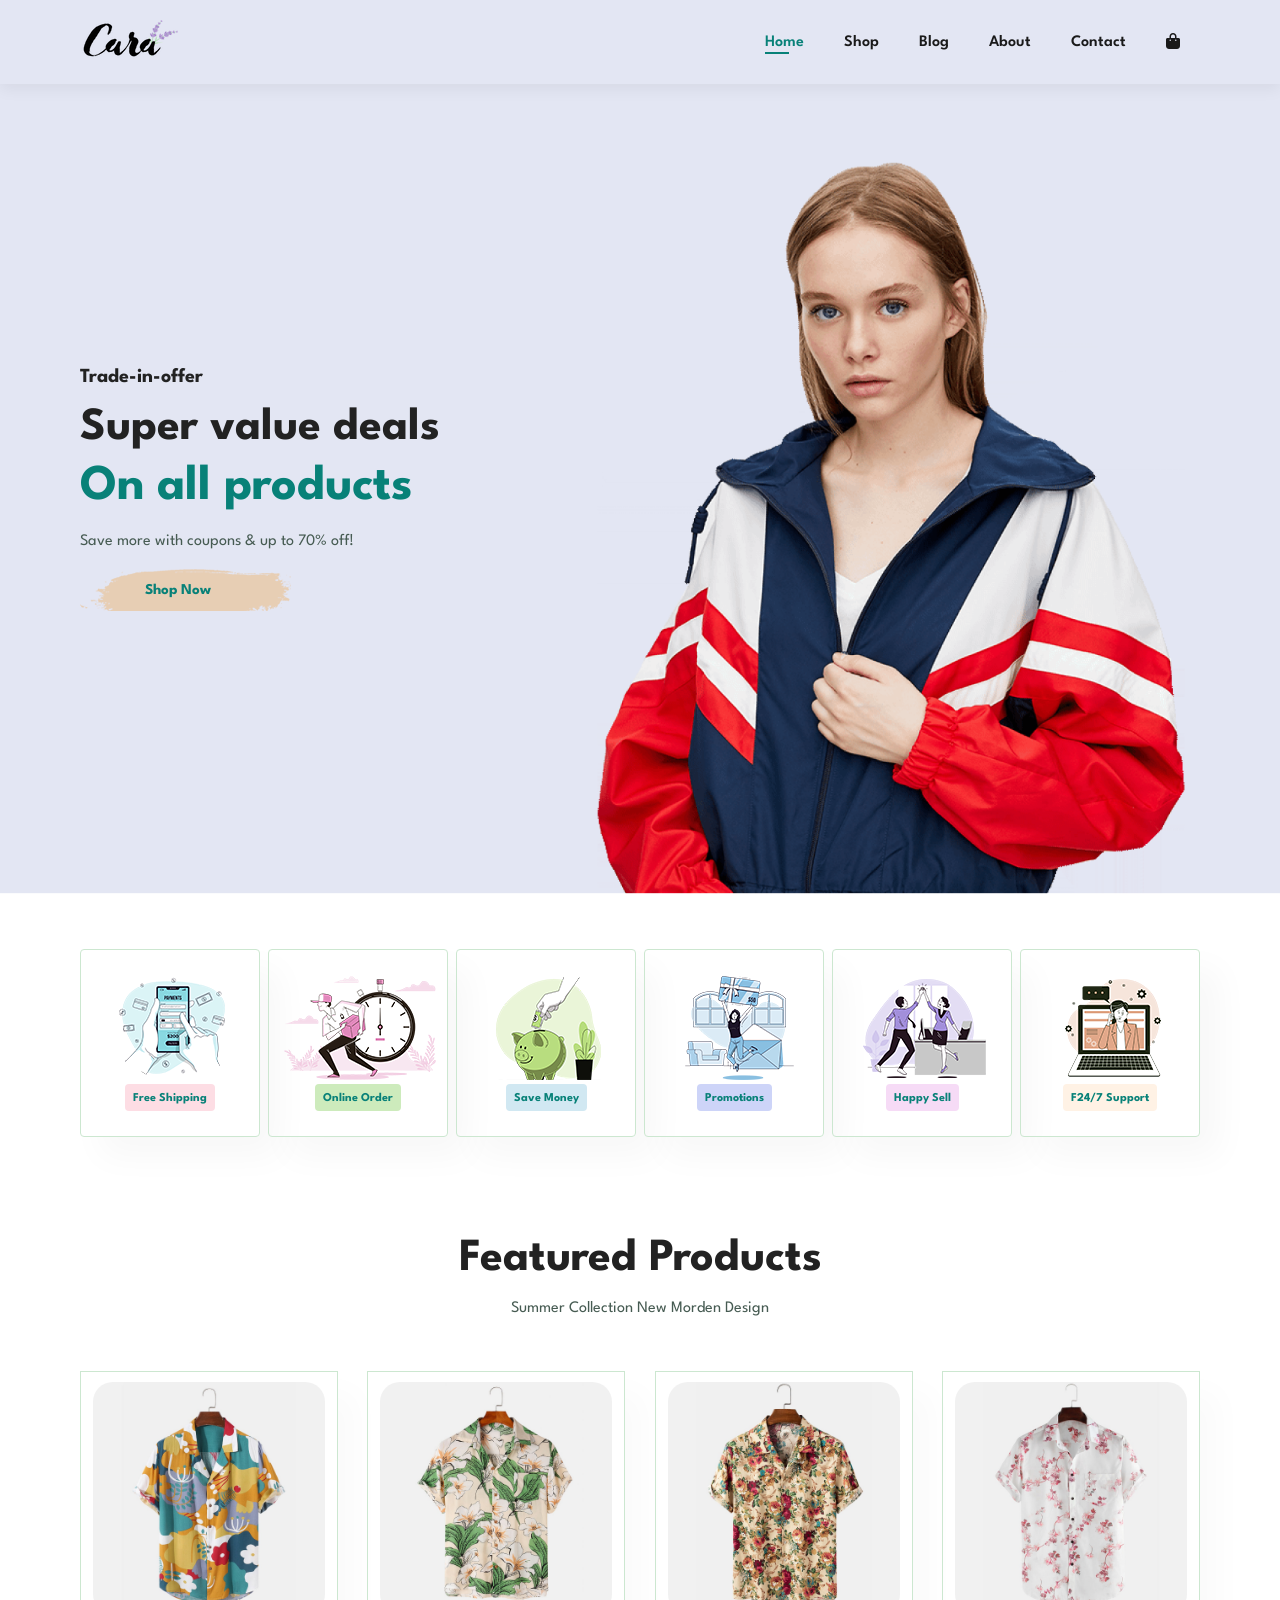
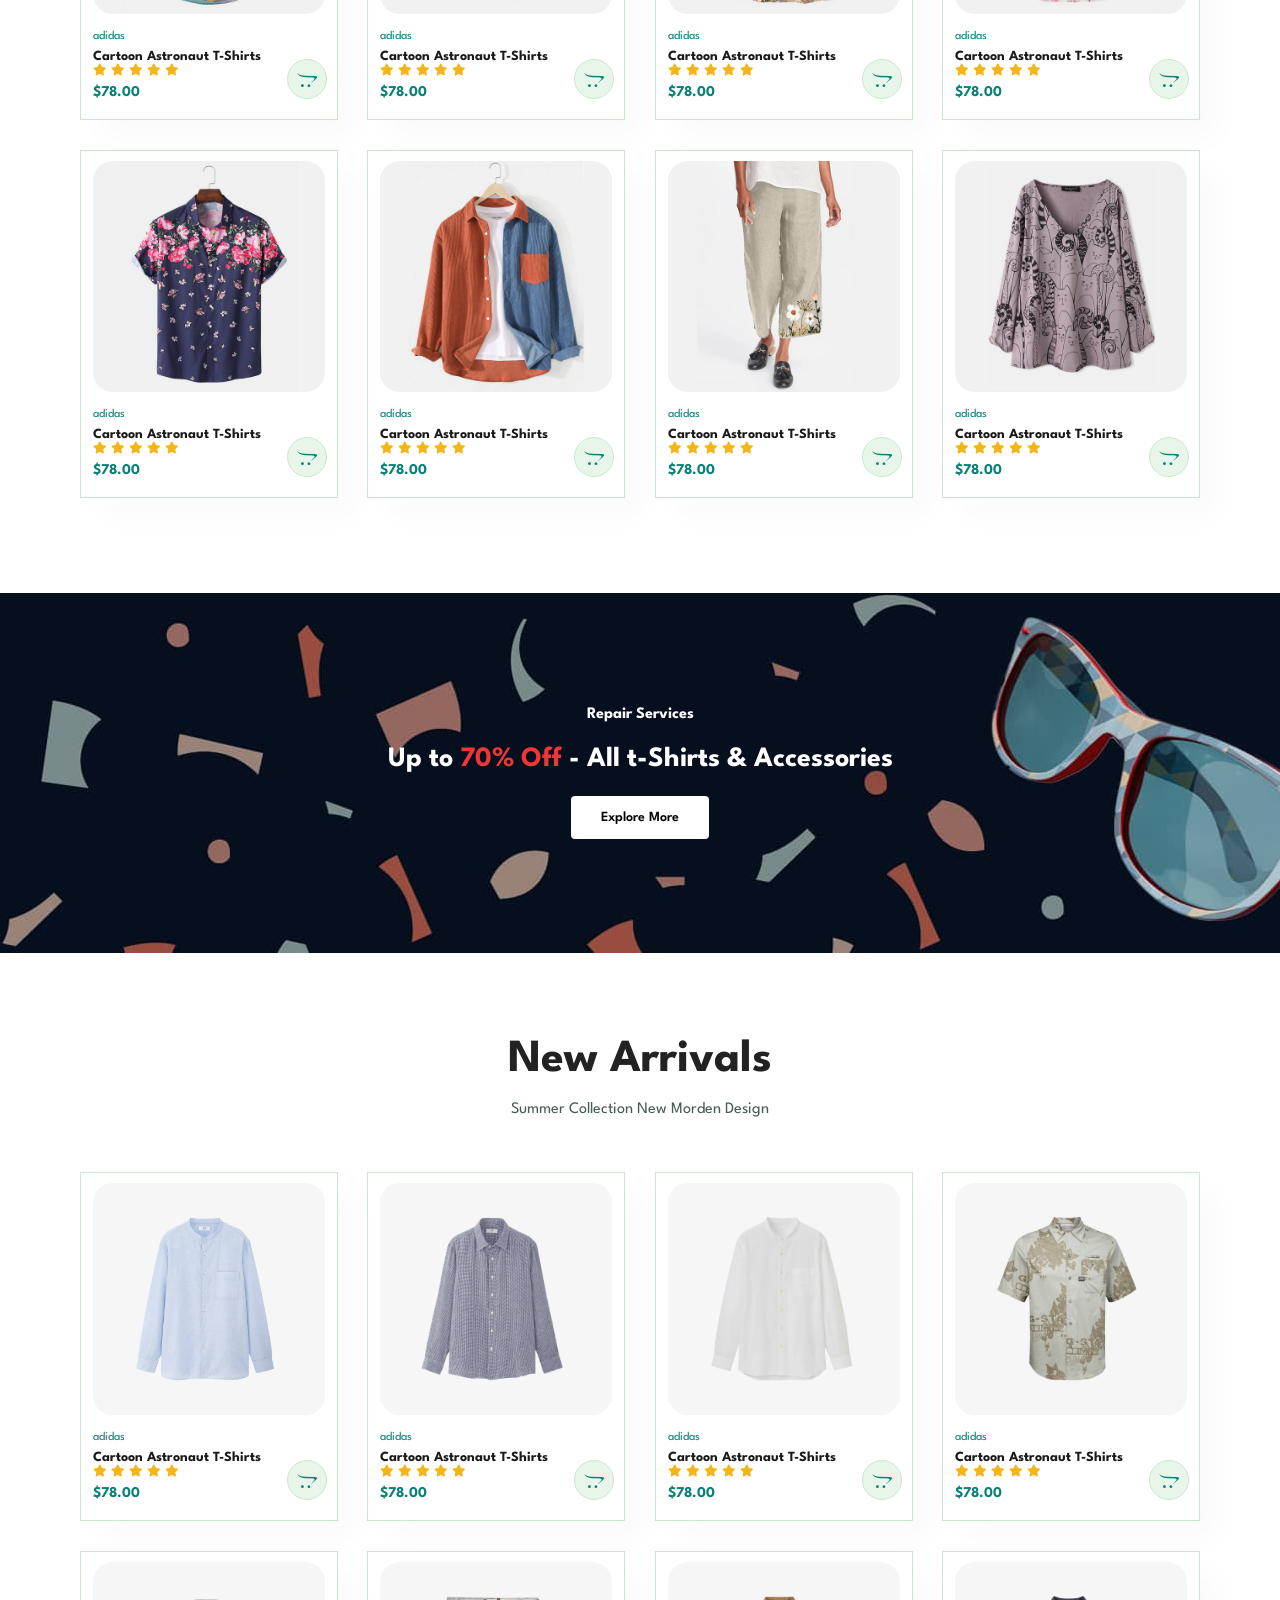
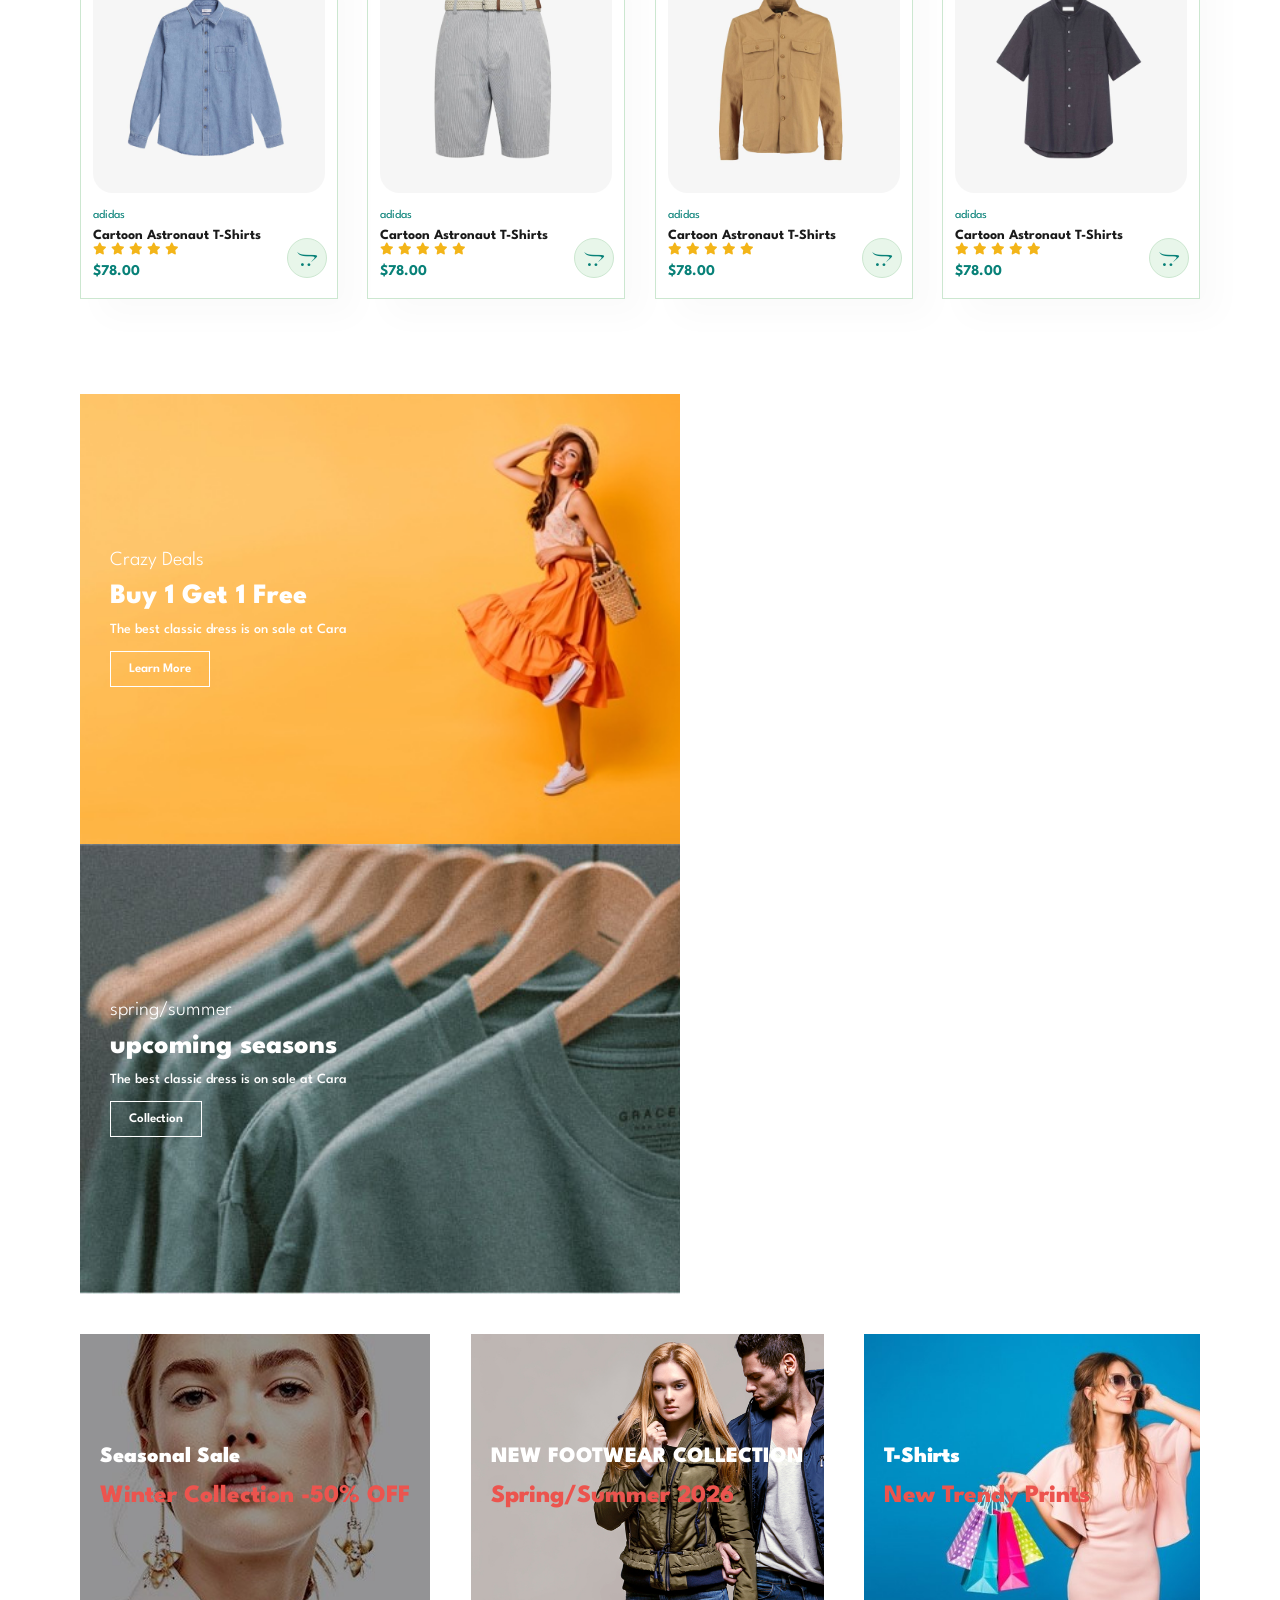
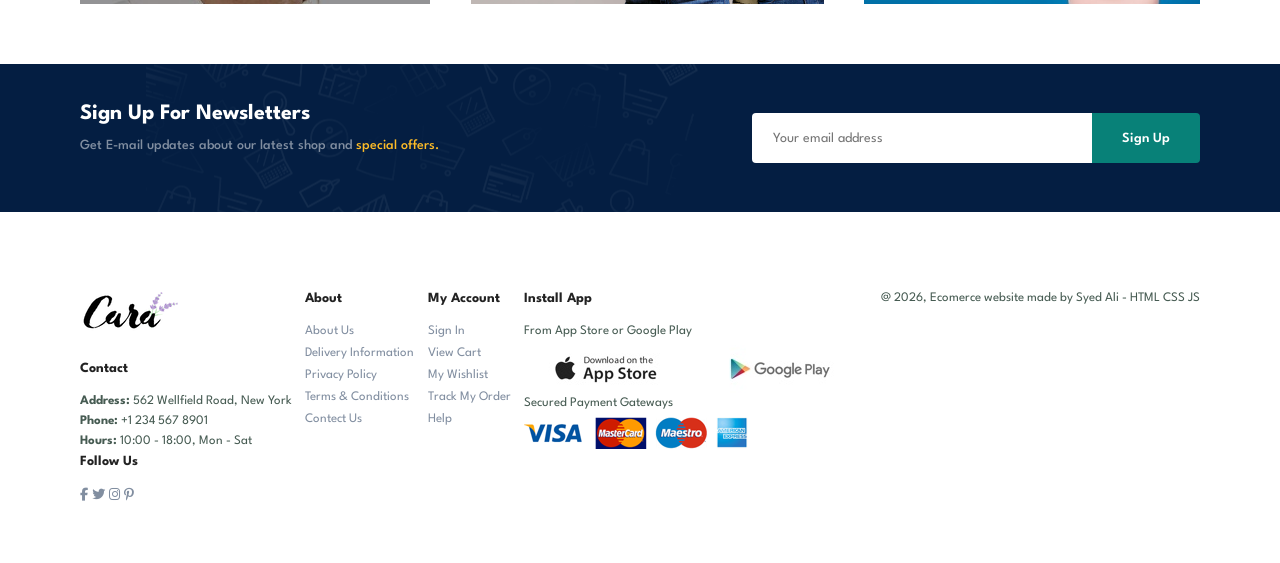
==== commit a65ac81c: "footer css" ====
--- a/index.html
+++ b/index.html
@@ -428,17 +428,7 @@
         </div>
 
     </footer>
-    <!--
-    
-    <div class="col install">
-        <h4>Install App</h4>
-        <p>From App Store or Google Play</p>
-        <div class="row">
-            <img src="img/pay/app.jpg" alt="">
-            <img src="img/pay/play.jpg" alt="">
-        </div>
-    </div> -->
-
+ 
     <script src="script.js"></script>
 </body>
 
--- a/styles.css
+++ b/styles.css
@@ -455,3 +455,38 @@
     border-top-left-radius: 0;
     border-bottom-left-radius: 0;
 }
+
+
+/* footer */
+ footer{
+    display: flex;
+    flex-wrap: wrap; 
+    justify-content: space-between;
+ }
+
+  footer .col{
+    display: flex;
+    flex-direction: column;
+    align-items: flex-start;
+    margin-bottom: 20px ;
+ }
+
+ footer .logo{
+    margin-bottom: 30px;
+ }
+
+ footer h4{
+    font-size: 14px;
+    padding-bottom: 20px;
+ }
+ footer p{
+    font-size: 13px;
+    /* padding-bottom: 20px; */
+    margin: 0 0 8px 0;
+ }
+ footer a{
+    font-size: 13px;
+    text-decoration: none;
+    color: #818ea0;
+    margin-bottom: 10px;
+ }
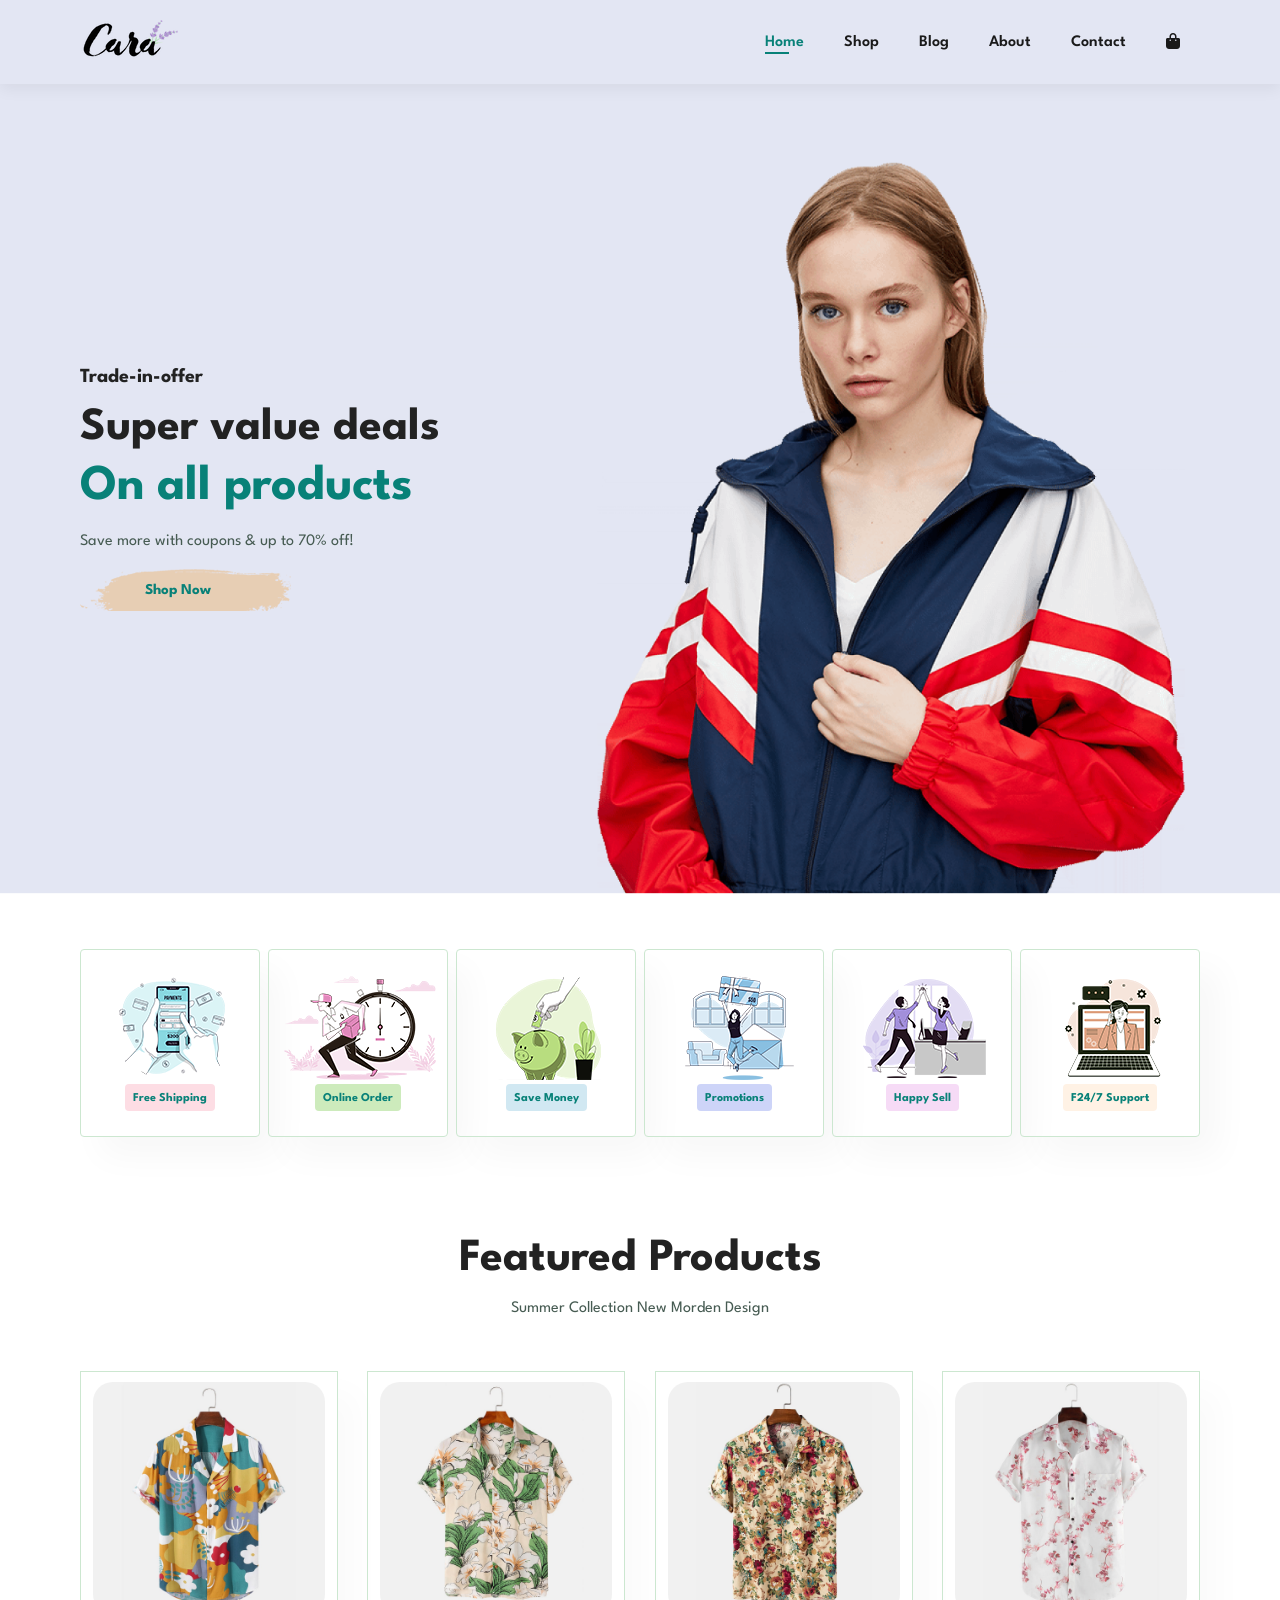
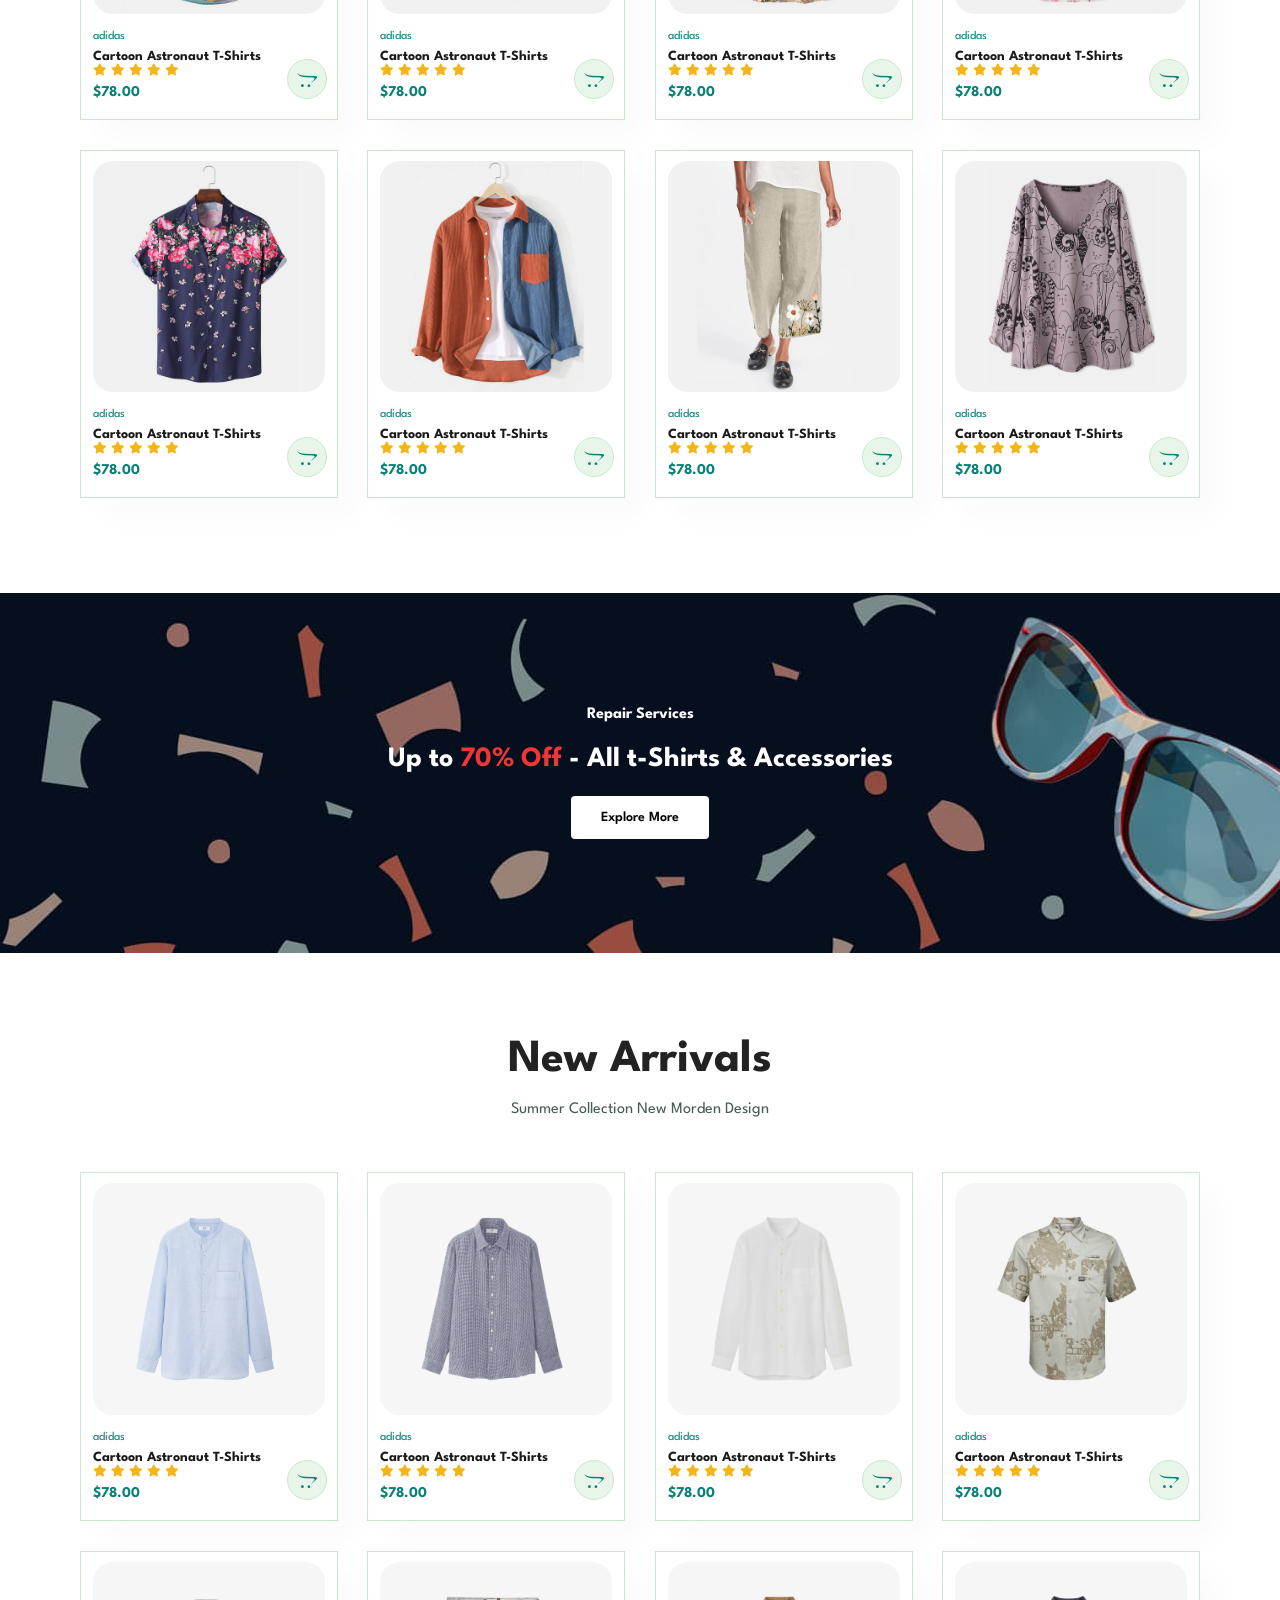
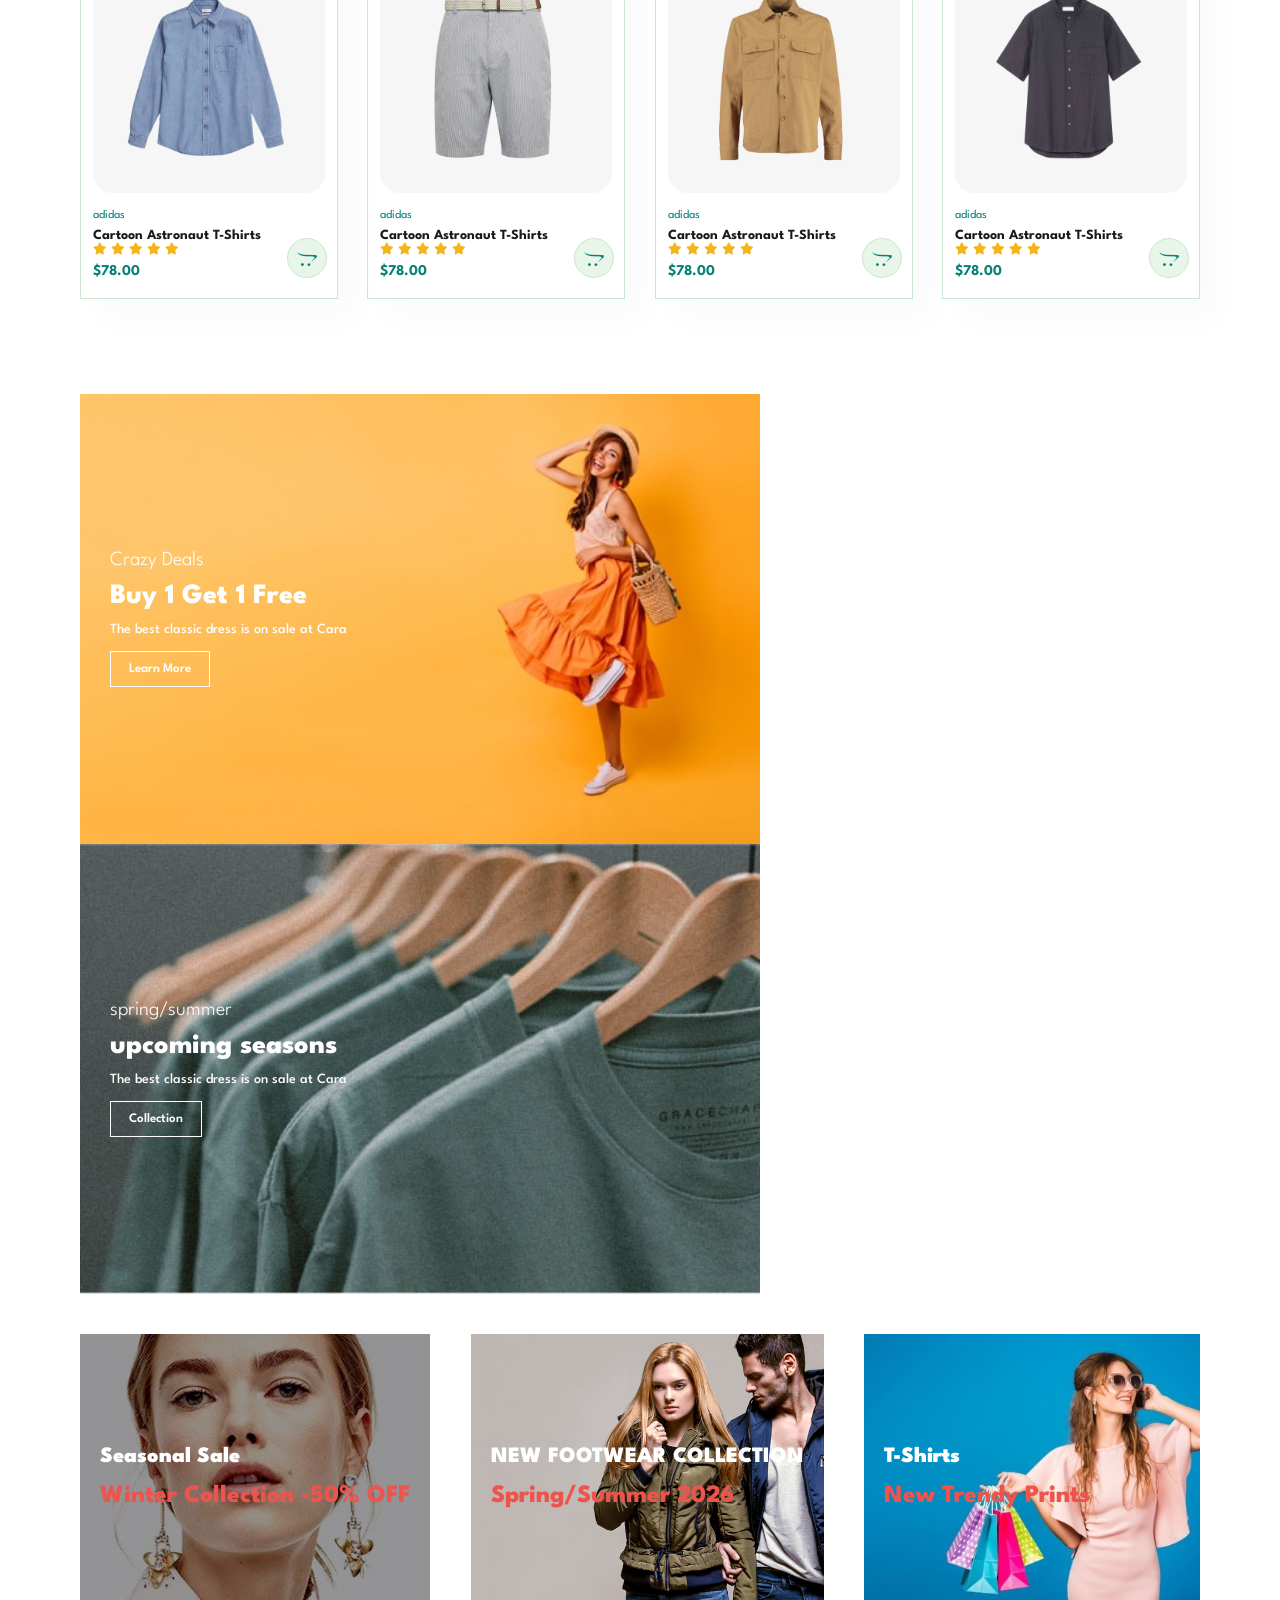
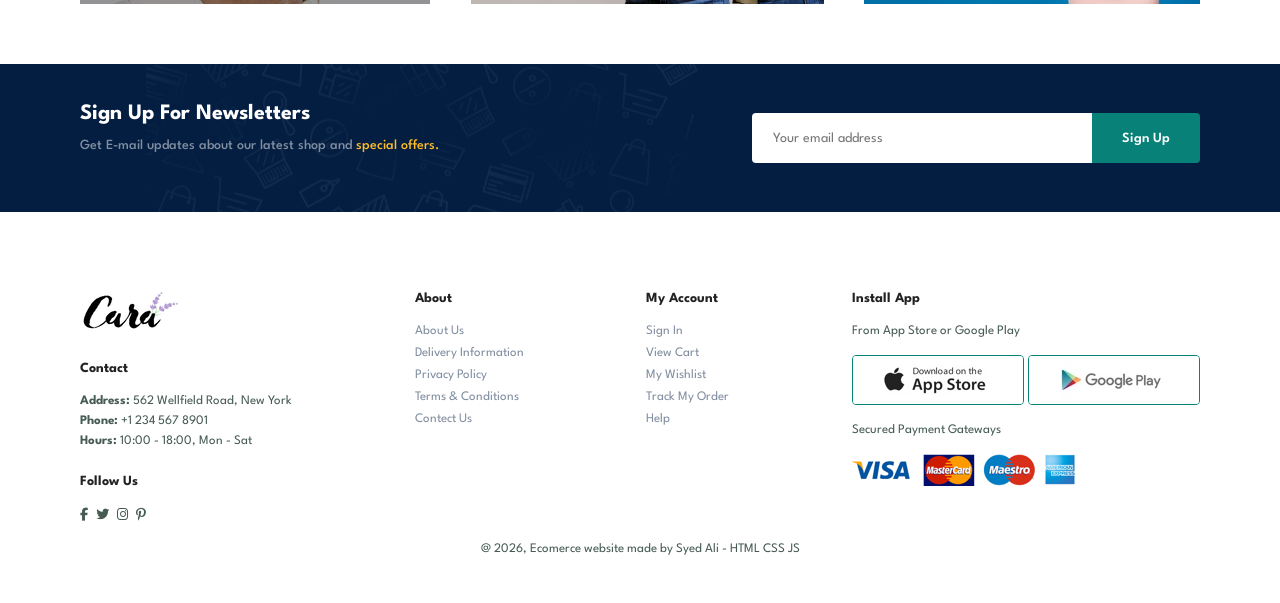
==== commit 1b71e38f: "home update or setup" ====
--- a/index.html
+++ b/index.html
@@ -428,6 +428,8 @@
         </div>
 
     </footer>
+
+    
  
     <script src="script.js"></script>
 </body>
--- a/styles.css
+++ b/styles.css
@@ -1,492 +1,514 @@
-@import url('https://fonts.googleapis.com/css?family=Spartan:wght@100;200;300;400;500;600;700;800;900&display=swap');
-
-*{
-    margin: 0;
-    padding: 0;
-    box-sizing: border-box;
-    font-family: 'Spartan', sans-serif;
-}
-
-h1{
-    font-size: 50px;
-    line-height: 64px;
-    color: #222;
-}
-
-h2{
-    font-size: 46px;
-    line-height: 54px;
-    color: #222;
-}
-
-h4{
-    font-size: 20px;
-    /* line-height: 30px; */
-    color: #222;
-}
-
-h6{
-    font-weight: 700;
-    font-size: 12px;
+@import url("https://fonts.googleapis.com/css?family=Spartan:wght@100;200;300;400;500;600;700;800;900&display=swap");
+
+* {
+  margin: 0;
+  padding: 0;
+  box-sizing: border-box;
+  font-family: "Spartan", sans-serif;
+}
+
+h1 {
+  font-size: 50px;
+  line-height: 64px;
+  color: #222;
+}
+
+h2 {
+  font-size: 46px;
+  line-height: 54px;
+  color: #222;
+}
+
+h4 {
+  font-size: 20px;
+  /* line-height: 30px; */
+  color: #222;
+}
+
+h6 {
+  font-weight: 700;
+  font-size: 12px;
 }
 
 P {
-    font-size: 16px;
-    color: #465b52;
-    margin: 15px 0 20px 0;
-}
-
-.section-p1{
-    padding: 40px 80px;
-}
-
-.section-m1{
-    margin: 40px 0;
-}
-
-button.white{
-    font-size: 13px;
-    font-weight: 600;
-    padding: 11px 18px ;
-    color: #fff;
-    background-color:transparent;
-    /* border-radius: 4px; */
-    cursor: pointer;
-    border: 1px solid #fff;
-    outline: none;
-    transition: 0.2s ;
-}
-button.normal{
-    font-size: 14px;
-    font-weight: 600;
-    padding: 15px 30px ;
-    color: #000;
-    background-color: #fff;
-    border-radius: 4px;
-    cursor: pointer;
-    border: none;
-    outline: none;
-    transition: 0.2s ;
-}
-body{
-    /* background-color: #f1f1f1; */
-    width: 100%;
-}
-
-
+  font-size: 16px;
+  color: #465b52;
+  margin: 15px 0 20px 0;
+}
+
+.section-p1 {
+  padding: 40px 80px;
+}
+
+.section-m1 {
+  margin: 40px 0;
+}
+
+button.white {
+  font-size: 13px;
+  font-weight: 600;
+  padding: 11px 18px;
+  color: #fff;
+  background-color: transparent;
+  /* border-radius: 4px; */
+  cursor: pointer;
+  border: 1px solid #fff;
+  outline: none;
+  transition: 0.2s;
+}
+button.normal {
+  font-size: 14px;
+  font-weight: 600;
+  padding: 15px 30px;
+  color: #000;
+  background-color: #fff;
+  border-radius: 4px;
+  cursor: pointer;
+  border: none;
+  outline: none;
+  transition: 0.2s;
+}
+body {
+  /* background-color: #f1f1f1; */
+  width: 100%;
+}
 
 /* HEADER START */
-#header{
-    display: flex;
-    justify-content: space-between;
-    align-items: center;
-    padding: 20px 80px;
-    background-color: #E3E6F3;
-    box-shadow: 0 5px 15px rgba(0,0,0,0.06);
-    z-index: 999;
-    position: sticky;
-    top: 0;
-    left: 0;
-}
-
-#navbar{
-    display: flex;
-    align-items: center;
-    justify-content: center;
-}
-
-#navbar li{
-    list-style: none;
-    padding: 0 20px;
-    /* margin: 0 10px; */
-
-    position: relative;
-}   
-
-#navbar li a{
-    text-decoration: none;
-    color: #1a1a1a;
-    font-size: 16px;
-    font-weight: 600;
-    transition: color 0.3s ease;
+#header {
+  display: flex;
+  justify-content: space-between;
+  align-items: center;
+  padding: 20px 80px;
+  background-color: #e3e6f3;
+  box-shadow: 0 5px 15px rgba(0, 0, 0, 0.06);
+  z-index: 999;
+  position: sticky;
+  top: 0;
+  left: 0;
+}
+
+#navbar {
+  display: flex;
+  align-items: center;
+  justify-content: center;
+}
+
+#navbar li {
+  list-style: none;
+  padding: 0 20px;
+  /* margin: 0 10px; */
+
+  position: relative;
+}
+
+#navbar li a {
+  text-decoration: none;
+  color: #1a1a1a;
+  font-size: 16px;
+  font-weight: 600;
+  transition: color 0.3s ease;
 }
 
 #navbar li a:hover,
-#navbar li a.active
-{
-    color: #088178;
+#navbar li a.active {
+  color: #088178;
 }
 
 #navbar li a.active::after,
-#navbar li a:hover::after{
-    content: "";
-    width: 30%;
-    height: 2px;
-    background-color: #088178;
-    position: absolute;
-    bottom: -4px;
-    left: 20px;
-}
-
-
+#navbar li a:hover::after {
+  content: "";
+  width: 30%;
+  height: 2px;
+  background-color: #088178;
+  position: absolute;
+  bottom: -4px;
+  left: 20px;
+}
 
 /* Home page */
-#hero{
-    background-image: url(img/hero4.png);
-    height: 90vh;
-    width: 100%;
-    background-size: cover;
-    background-position: top 25% right;
-    padding: 0 80px;
-    display: flex;
-    flex-direction: column;
-    align-items: flex-start ;
-    justify-content: center;
-}
-
-#hero h4{
-    /* color: #088178;
+#hero {
+  background-image: url(img/hero4.png);
+  height: 90vh;
+  width: 100%;
+  background-size: cover;
+  background-position: top 25% right;
+  padding: 0 80px;
+  display: flex;
+  flex-direction: column;
+  align-items: flex-start;
+  justify-content: center;
+}
+
+#hero h4 {
+  /* color: #088178;
     font-size: 18px;
     margin-bottom: 20px; */
-    padding-bottom: 15px;
-}
-
-#hero h1{
-    color:#088178 ;
-}
-
-#hero button{
-    background-image: url("img/button.png");
-    background-color: transparent;
-    color: #088178;
-    border: 0;
-    padding: 14px 80px 14px 65px;
-    background-repeat: no-repeat;
-    cursor: pointer;
-    font-weight: 700;
-    font-size: 15px;
-}
-
-#feature{
-    display: flex;
-    align-items: center;
-    justify-content: space-between;
-    flex-wrap: wrap;
-}
-
-#feature .fe-box{
-    width: 180px;
-    text-align: center;
-    padding: 25px 15px;
-    box-shadow: 20px 20px 34px rgba(0,0,0,0.03);
-    border: 1px solid #cce7d0;
-    border-radius: 4px;
-    margin: 15px 0;
-}
-
-#feature .fe-box:hover{
-    box-shadow: 10px 10px 54px rgba(70,62,221,0.1);
-}
-
-#feature .fe-box h6{
-    /* background-color: ; */
-    display: inline-block;
-    padding: 9px 8px 6px 8px;
-    line-height: 1;
-    border-radius: 4px;
-    color: #088178;
-    background-color: #fddde4;
-}
-
-#feature .fe-box:nth-child(2) h6{
-    background-color: #cdebbc;
-}
-#feature .fe-box:nth-child(3) h6{
-    background-color: #d1e8f2;
-}
-#feature .fe-box:nth-child(4) h6{
-    background-color: #cdd4f8;
-}
-#feature .fe-box:nth-child(5) h6{
-    background-color: #f6dbf6;
-}
-#feature .fe-box:nth-child(6) h6{
-    background-color: #fff2e5;
-}
-
-
-#product1{
-    text-align: center;
-}
-
-#product1 .pro-container{
-    display: flex;
-    /* align-items: center; */
-    justify-content: space-between;
-    flex-wrap: wrap;
-    padding-top: 20px;
-}
-
-#product1 .pro{
-    width: 23%;
-    min-width: 250px;
-    padding: 10px 12px;
-    border: 1px solid #cce7d0;
-    cursor: pointer;
-    box-shadow: 20px 20px 30px rgba(0,0,0,0.02);
-    margin: 15px 0;
-    transition: 0.3s ease-in-out;
-        position: relative;
-}
-
-#product1 .pro:hover{
-    box-shadow: 10px 10px 20px rgba(0,0,0,0.2);
-}
-
-#product1 .pro img{
-    width: 100%;
-    border-radius: 20px;
-}
-
-#product1 .pro .des{
-    text-align: start;
-    padding: 10px 0;
-}
-
-#product1 .pro .des span{
-    color: #088178;
-    font-size: 12px;
-}
-
-#product1 .pro .des h5{
-    font-size: 14px;
-    color: #1a1a1a;
-    /* margin: 5px 0; */
-    padding-top: 7px;
-}
-#product1 .pro .des i{
-    font-size: 12px;
-    color: rgb(243, 181, 25);
-}
-#product1 .pro .des h4{
-    padding-top: 7px;
-    font-size: 15px;
-    font-weight: 700;
-    color: #088178;
-}
-#product1 .pro .cart{
-    width: 40px;
-    height: 40px;
-    line-height: 40px;
-    border-radius: 50px;
-    background-color: #e8f6ea;
-    font-weight: 500;
-    color: #088178;
-    border: 1px solid #cce7d0;
-    position: absolute;
-    bottom: 20px;
-    right: 10px;
-}
-
-#banner{
-    display: flex;
-    flex-direction: column;
-    align-items: center;
-    justify-content: center;
-    text-align: center;
-    /* padding: 50px 0; */
-    background-image: url("img/banner/b2.jpg");
-    width: 100%;
-    height: 40vh;
-    background-size: cover;
-    background-position: center;
-}
-#banner h4{
-    color: #fff;
-    font-size: 16px;
-}
-
-#banner h2{
-    color: #fff;
-    font-size: 28px;
-    padding: 10px 0;
-}
-#banner h2 span{
-    color: #ef3636;
-}
-
-#banner button:hover{
-    background-color: #088178;
-    color: #fff;
-}
-
-#sm-banner{
-    display: flex;
-    justify-content: space-between;
-    flex-wrap: wrap;
-}
-
-#sm-banner .banner-box{
-   display: flex;
-    flex-direction: column;
-    align-items: flex-start;
-    justify-content: center;
-    /* text-align: center; */
-    /* padding: 50px 0; */
-    background-image: url("img/banner/b17.jpg");
-    min-width: 600px;
-    height: 50vh;
-    background-size: cover;
-    background-position: center;
-    padding: 30px;
-}
-#sm-banner .banner-box2{
- background-image: url("img/banner/b10.jpg");   
-}
-
-#sm-banner h4{
-    color: #fff;
-    font-size: 20px;
-    font-weight: 300;
-}
-#sm-banner h2{
-    color: #fff;
-    font-size: 28px;
-    font-weight: 800;
-}
-#sm-banner span{
-    color: #fff;
-    font-size: 14px;
-    font-weight: 500;
-    padding-bottom: 15px;
-}
-
-#sm-banner .banner-box:hover button{
-    background-color: #088178;
-    border: 1px solid #088178;
-}
-#banner3{
-    display: flex;
-    justify-content: space-between;
-    flex-wrap: wrap;
-    padding: 0 80px;
-}
-#banner3 .banner-box{
-   display: flex;
-    flex-direction: column;
-    align-items: flex-start;
-    justify-content: center;
-    /* text-align: center; */
-    /* padding: 50px 0; */
-    background-image: url("img/banner/b7.jpg");
-    min-width: 30%;
-    height: 30vh;
-    background-size: cover;
-    background-position: center;
-    padding: 20px;
-    margin-bottom: 20px;
-}
-#banner3 h2{
-    color: #fff;
-    font-size: 22px;
-    font-weight: 900;
-}
-#banner3 h3{
-    color: #ec544e;
-    font-size: 25px;
-    font-weight: 800;
-}
-
-#banner3 .banner-box2{
- background-image: url("img/banner/b4.jpg");   
-}
-#banner3 .banner-box2{
- background-image: url("img/banner/b4.jpg");   
-}
-#banner3 .banner-box3{
- background-image: url("img/banner/b18.jpg");   
-}
-
-#newsletter{
-    display: flex;
-    justify-content: space-between;
-    flex-wrap: wrap;
-    align-items: center;
-    background-image: url("img/banner/b14.png");
-    background-repeat: no-repeat;
-    background-position: 20% 30%;
-    background-color: #041e42;
-}
-
-#newsletter h4{
-    color: #fff;
-    font-size: 22px;
-    font-weight: 700;
-}
-#newsletter p{
-    color: #818ea0;
-    font-size: 14px;
-    font-weight: 500;
-}
-#newsletter p span{
-    color: #ffbd27;
-}
-
-#newsletter  .form{
-    display: flex;
-    width: 40%;
-    /* min-width: 300px; */
-}
-#newsletter input{
-    height: 3.125rem;
-    padding: 0 1.25rem;
-    font-size: 14px;
-    width: 100%;
-    border:1px solid transparent;
-    border-radius: 4px;
-    outline: none;
-    border-top-right-radius: 0;
-    border-bottom-right-radius: 0;
-}
-#newsletter button{
-    background-color: #088178;
-    color: #fff;
-    white-space: nowrap;
-    border-top-left-radius: 0;
-    border-bottom-left-radius: 0;
-}
-
+  padding-bottom: 15px;
+}
+
+#hero h1 {
+  color: #088178;
+}
+
+#hero button {
+  background-image: url("img/button.png");
+  background-color: transparent;
+  color: #088178;
+  border: 0;
+  padding: 14px 80px 14px 65px;
+  background-repeat: no-repeat;
+  cursor: pointer;
+  font-weight: 700;
+  font-size: 15px;
+}
+
+#feature {
+  display: flex;
+  align-items: center;
+  justify-content: space-between;
+  flex-wrap: wrap;
+}
+
+#feature .fe-box {
+  width: 180px;
+  text-align: center;
+  padding: 25px 15px;
+  box-shadow: 20px 20px 34px rgba(0, 0, 0, 0.03);
+  border: 1px solid #cce7d0;
+  border-radius: 4px;
+  margin: 15px 0;
+}
+
+#feature .fe-box:hover {
+  box-shadow: 10px 10px 54px rgba(70, 62, 221, 0.1);
+}
+
+#feature .fe-box h6 {
+  /* background-color: ; */
+  display: inline-block;
+  padding: 9px 8px 6px 8px;
+  line-height: 1;
+  border-radius: 4px;
+  color: #088178;
+  background-color: #fddde4;
+}
+
+#feature .fe-box:nth-child(2) h6 {
+  background-color: #cdebbc;
+}
+#feature .fe-box:nth-child(3) h6 {
+  background-color: #d1e8f2;
+}
+#feature .fe-box:nth-child(4) h6 {
+  background-color: #cdd4f8;
+}
+#feature .fe-box:nth-child(5) h6 {
+  background-color: #f6dbf6;
+}
+#feature .fe-box:nth-child(6) h6 {
+  background-color: #fff2e5;
+}
+
+#product1 {
+  text-align: center;
+}
+
+#product1 .pro-container {
+  display: flex;
+  /* align-items: center; */
+  justify-content: space-between;
+  flex-wrap: wrap;
+  padding-top: 20px;
+}
+
+#product1 .pro {
+  width: 23%;
+  min-width: 250px;
+  padding: 10px 12px;
+  border: 1px solid #cce7d0;
+  cursor: pointer;
+  box-shadow: 20px 20px 30px rgba(0, 0, 0, 0.02);
+  margin: 15px 0;
+  transition: 0.3s ease-in-out;
+  position: relative;
+}
+
+#product1 .pro:hover {
+  box-shadow: 10px 10px 20px rgba(0, 0, 0, 0.2);
+}
+
+#product1 .pro img {
+  width: 100%;
+  border-radius: 20px;
+}
+
+#product1 .pro .des {
+  text-align: start;
+  padding: 10px 0;
+}
+
+#product1 .pro .des span {
+  color: #088178;
+  font-size: 12px;
+}
+
+#product1 .pro .des h5 {
+  font-size: 14px;
+  color: #1a1a1a;
+  /* margin: 5px 0; */
+  padding-top: 7px;
+}
+#product1 .pro .des i {
+  font-size: 12px;
+  color: rgb(243, 181, 25);
+}
+#product1 .pro .des h4 {
+  padding-top: 7px;
+  font-size: 15px;
+  font-weight: 700;
+  color: #088178;
+}
+#product1 .pro .cart {
+  width: 40px;
+  height: 40px;
+  line-height: 40px;
+  border-radius: 50px;
+  background-color: #e8f6ea;
+  font-weight: 500;
+  color: #088178;
+  border: 1px solid #cce7d0;
+  position: absolute;
+  bottom: 20px;
+  right: 10px;
+}
+
+#banner {
+  display: flex;
+  flex-direction: column;
+  align-items: center;
+  justify-content: center;
+  text-align: center;
+  /* padding: 50px 0; */
+  background-image: url("img/banner/b2.jpg");
+  width: 100%;
+  height: 40vh;
+  background-size: cover;
+  background-position: center;
+}
+#banner h4 {
+  color: #fff;
+  font-size: 16px;
+}
+
+#banner h2 {
+  color: #fff;
+  font-size: 28px;
+  padding: 10px 0;
+}
+#banner h2 span {
+  color: #ef3636;
+}
+
+#banner button:hover {
+  background-color: #088178;
+  color: #fff;
+}
+
+#sm-banner {
+  display: flex;
+  justify-content: space-between;
+  flex-wrap: wrap;
+}
+
+#sm-banner .banner-box {
+  display: flex;
+  flex-direction: column;
+  align-items: flex-start;
+  justify-content: center;
+  /* text-align: center; */
+  /* padding: 50px 0; */
+  background-image: url("img/banner/b17.jpg");
+  min-width: 680px;
+  height: 50vh;
+  background-size: cover;
+  background-position: center;
+  padding: 30px;
+}
+#sm-banner .banner-box2 {
+  background-image: url("img/banner/b10.jpg");
+}
+
+#sm-banner h4 {
+  color: #fff;
+  font-size: 20px;
+  font-weight: 300;
+}
+#sm-banner h2 {
+  color: #fff;
+  font-size: 28px;
+  font-weight: 800;
+}
+#sm-banner span {
+  color: #fff;
+  font-size: 14px;
+  font-weight: 500;
+  padding-bottom: 15px;
+}
+
+#sm-banner .banner-box:hover button {
+  background-color: #088178;
+  border: 1px solid #088178;
+}
+#banner3 {
+  display: flex;
+  justify-content: space-between;
+  flex-wrap: wrap;
+  padding: 0 80px;
+}
+#banner3 .banner-box {
+  display: flex;
+  flex-direction: column;
+  align-items: flex-start;
+  justify-content: center;
+  /* text-align: center; */
+  /* padding: 50px 0; */
+  background-image: url("img/banner/b7.jpg");
+  min-width: 30%;
+  height: 30vh;
+  background-size: cover;
+  background-position: center;
+  padding: 20px;
+  margin-bottom: 20px;
+}
+#banner3 h2 {
+  color: #fff;
+  font-size: 22px;
+  font-weight: 900;
+}
+#banner3 h3 {
+  color: #ec544e;
+  font-size: 25px;
+  font-weight: 800;
+}
+
+#banner3 .banner-box2 {
+  background-image: url("img/banner/b4.jpg");
+}
+#banner3 .banner-box2 {
+  background-image: url("img/banner/b4.jpg");
+}
+#banner3 .banner-box3 {
+  background-image: url("img/banner/b18.jpg");
+}
+
+#newsletter {
+  display: flex;
+  justify-content: space-between;
+  flex-wrap: wrap;
+  align-items: center;
+  background-image: url("img/banner/b14.png");
+  background-repeat: no-repeat;
+  background-position: 20% 30%;
+  background-color: #041e42;
+}
+
+#newsletter h4 {
+  color: #fff;
+  font-size: 22px;
+  font-weight: 700;
+}
+#newsletter p {
+  color: #818ea0;
+  font-size: 14px;
+  font-weight: 500;
+}
+#newsletter p span {
+  color: #ffbd27;
+}
+
+#newsletter .form {
+  display: flex;
+  width: 40%;
+  /* min-width: 300px; */
+}
+#newsletter input {
+  height: 3.125rem;
+  padding: 0 1.25rem;
+  font-size: 14px;
+  width: 100%;
+  border: 1px solid transparent;
+  border-radius: 4px;
+  outline: none;
+  border-top-right-radius: 0;
+  border-bottom-right-radius: 0;
+}
+#newsletter button {
+  background-color: #088178;
+  color: #fff;
+  white-space: nowrap;
+  border-top-left-radius: 0;
+  border-bottom-left-radius: 0;
+}
 
 /* footer */
- footer{
-    display: flex;
-    flex-wrap: wrap; 
-    justify-content: space-between;
- }
-
-  footer .col{
-    display: flex;
-    flex-direction: column;
-    align-items: flex-start;
-    margin-bottom: 20px ;
- }
-
- footer .logo{
-    margin-bottom: 30px;
- }
-
- footer h4{
-    font-size: 14px;
-    padding-bottom: 20px;
- }
- footer p{
-    font-size: 13px;
-    /* padding-bottom: 20px; */
-    margin: 0 0 8px 0;
- }
- footer a{
-    font-size: 13px;
-    text-decoration: none;
-    color: #818ea0;
-    margin-bottom: 10px;
- }+footer {
+  display: flex;
+  flex-wrap: wrap;
+  justify-content: space-between;
+}
+
+footer .col {
+  display: flex;
+  flex-direction: column;
+  align-items: flex-start;
+  margin-bottom: 20px;
+}
+
+footer .logo {
+  margin-bottom: 30px;
+}
+
+footer h4 {
+  font-size: 14px;
+  padding-bottom: 20px;
+}
+footer p {
+  font-size: 13px;
+  /* padding-bottom: 20px; */
+  margin: 0 0 8px 0;
+}
+footer a {
+  font-size: 13px;
+  text-decoration: none;
+  color: #818ea0;
+  margin-bottom: 10px;
+}
+
+footer .follow {
+  margin-top: 20px;
+}
+
+footer .follow i {
+  /* margin-top: 20px; */
+  color: #465b52;
+  padding-right: 4px;
+  cursor: pointer;
+}
+
+footer .install .row img {
+  border: 1px solid #088178;
+  border-radius: 4px;
+}
+footer .install img {
+  margin: 10px 0 15px 0;
+}
+
+footer .follow i:hover,
+footer a:hover {
+  color: #088178;
+}
+
+footer .copyright {
+  width: 100%;
+  text-align: center;
+}
